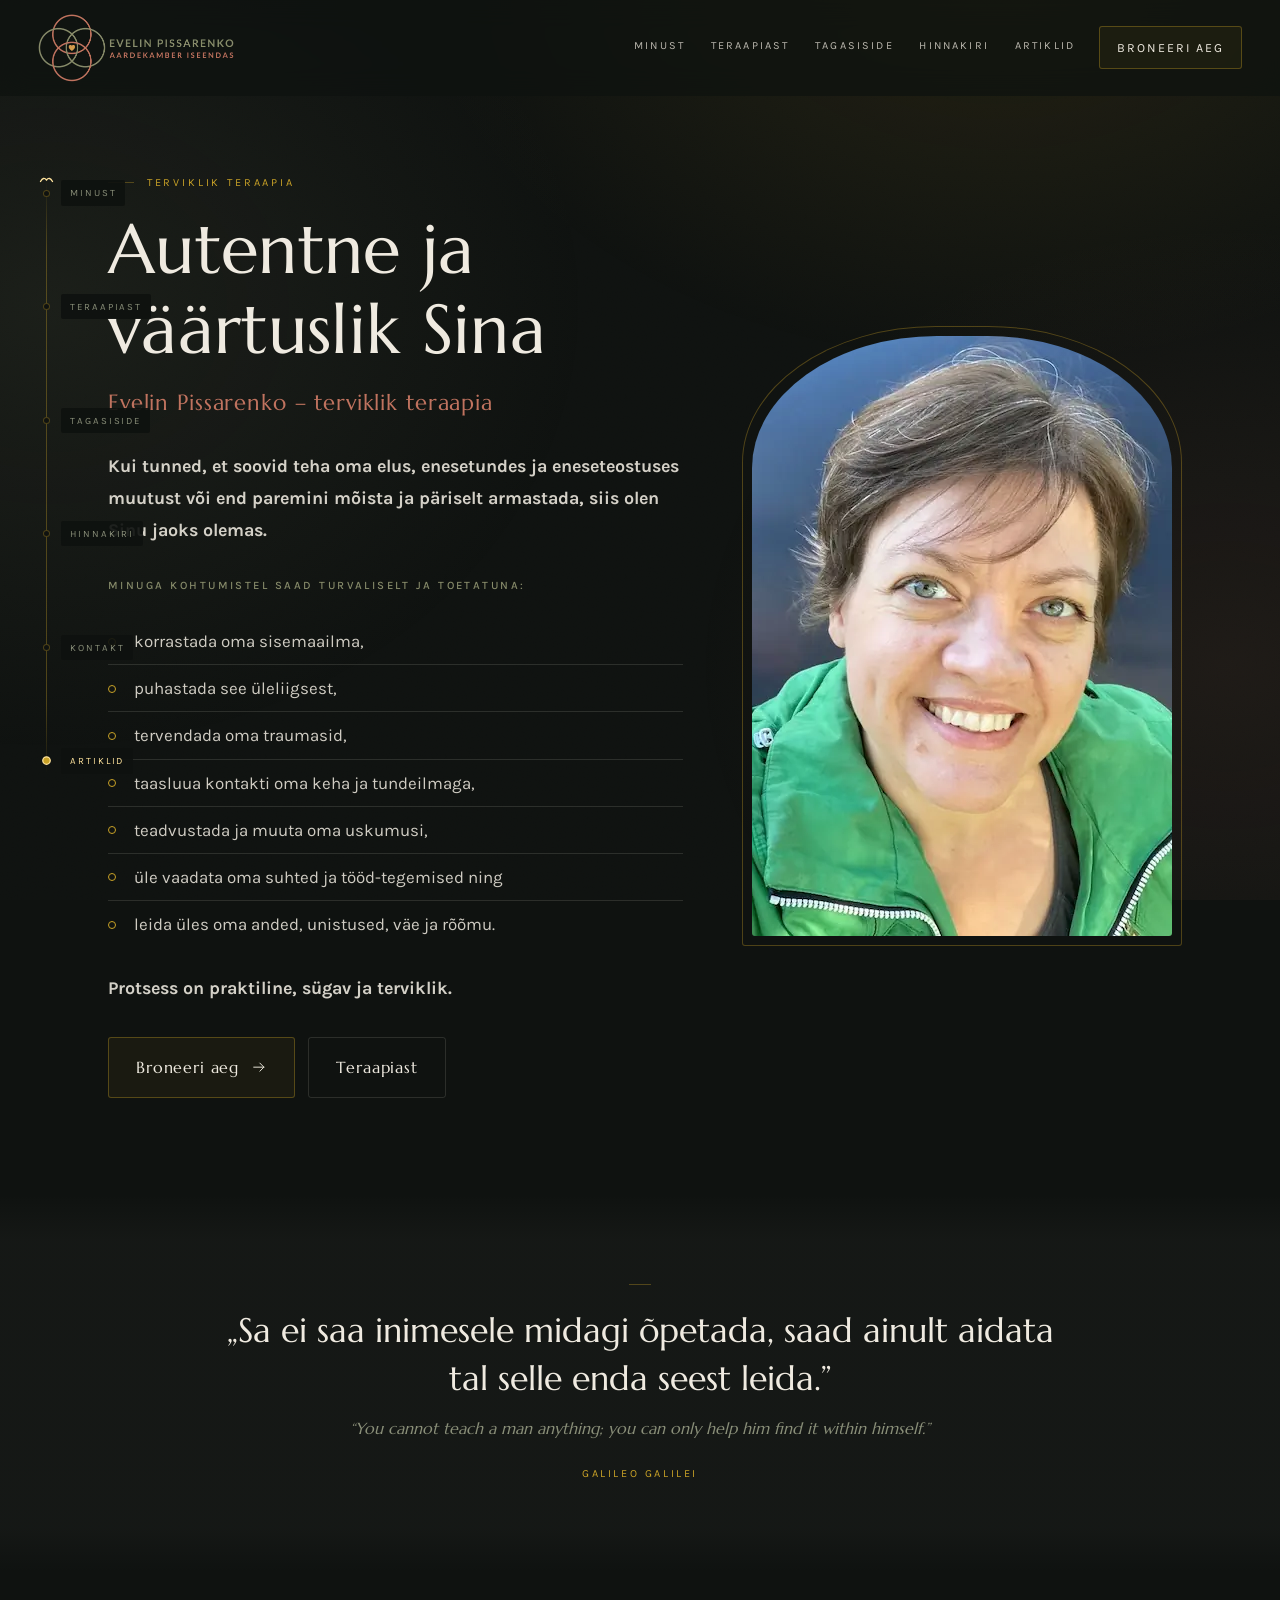
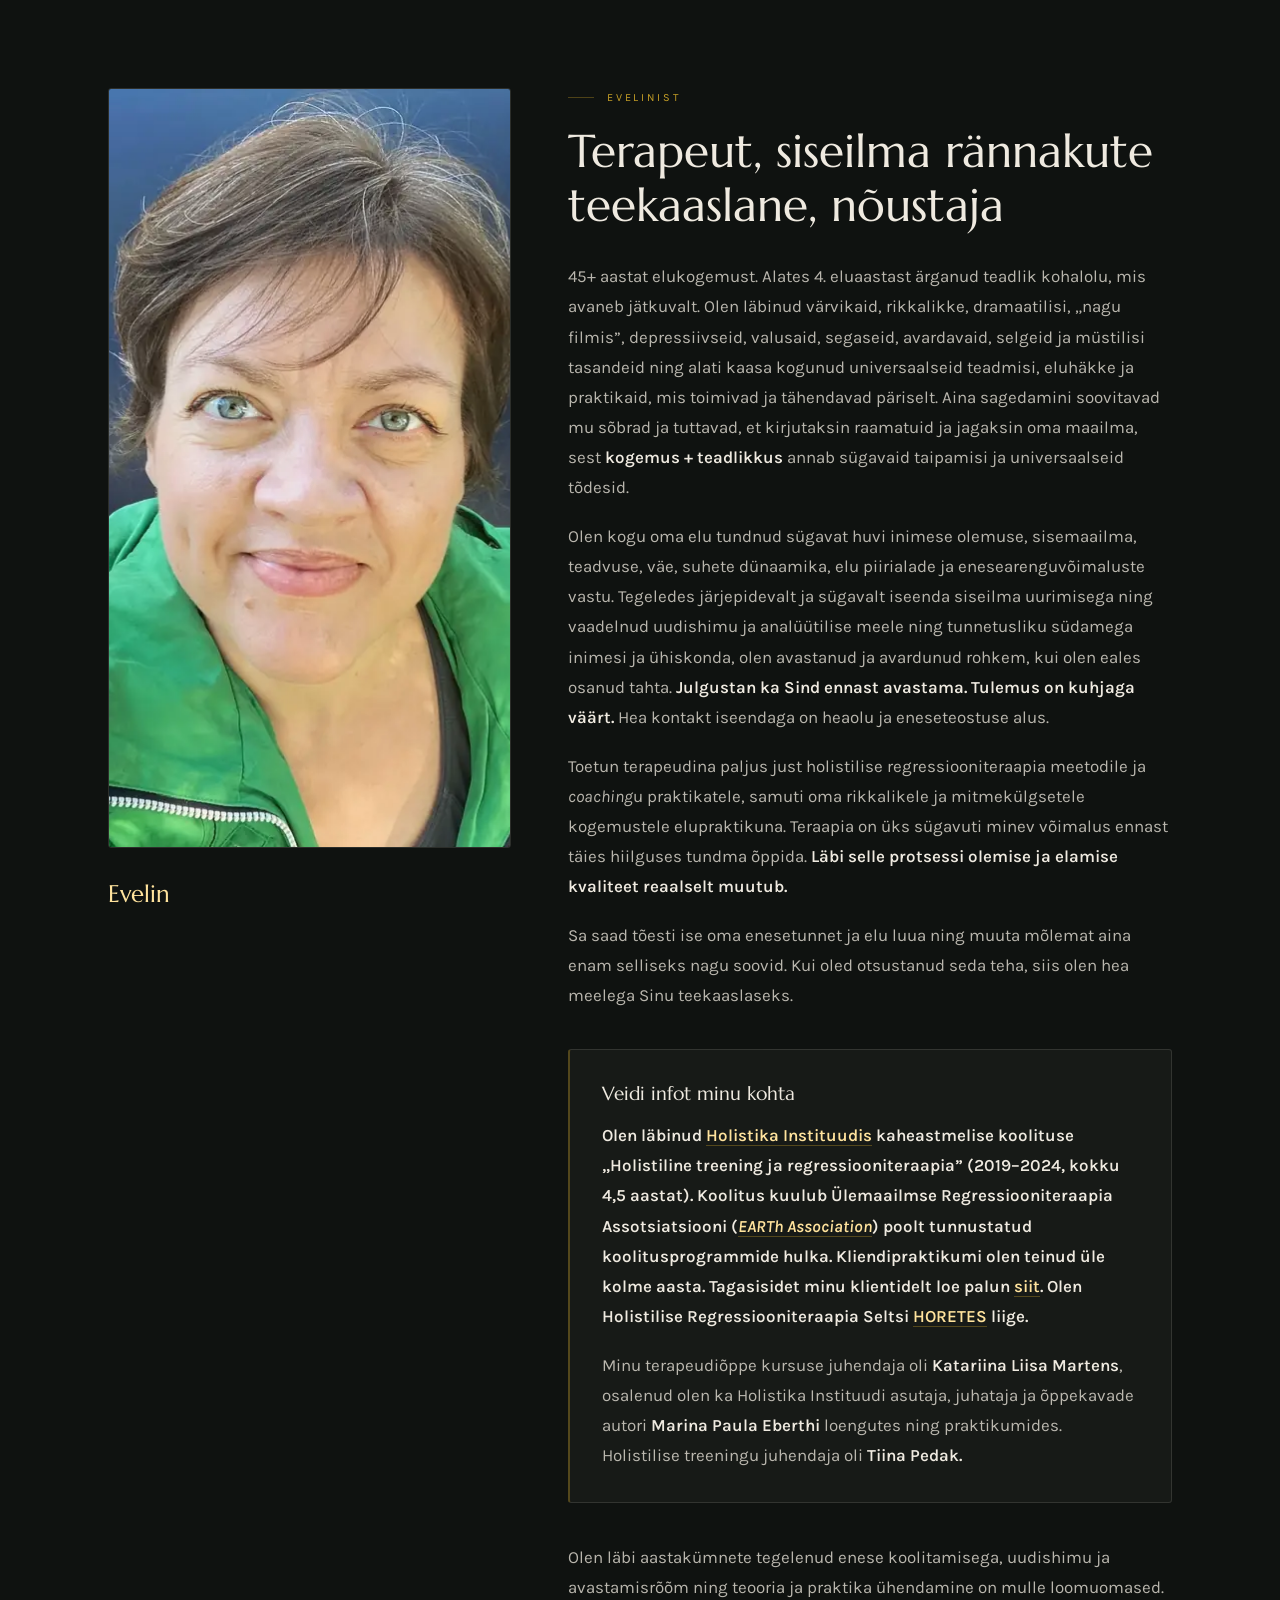
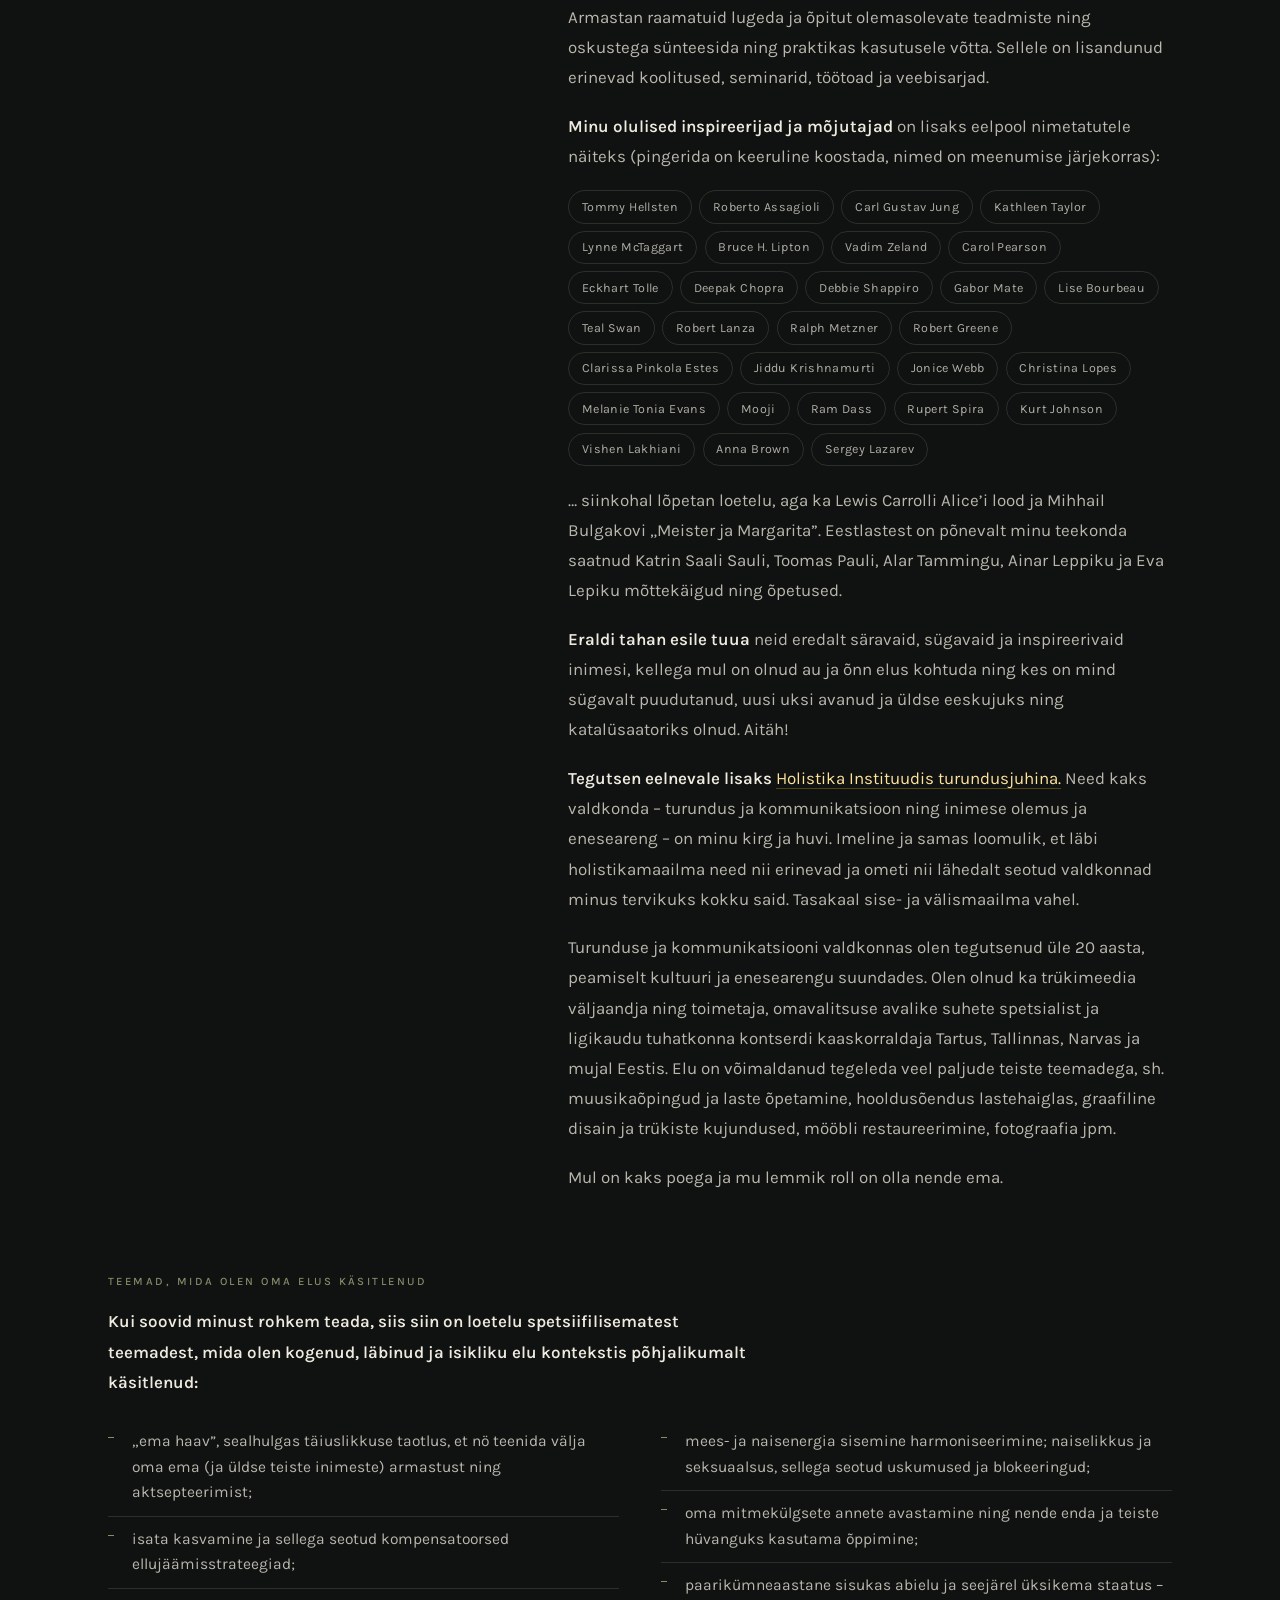
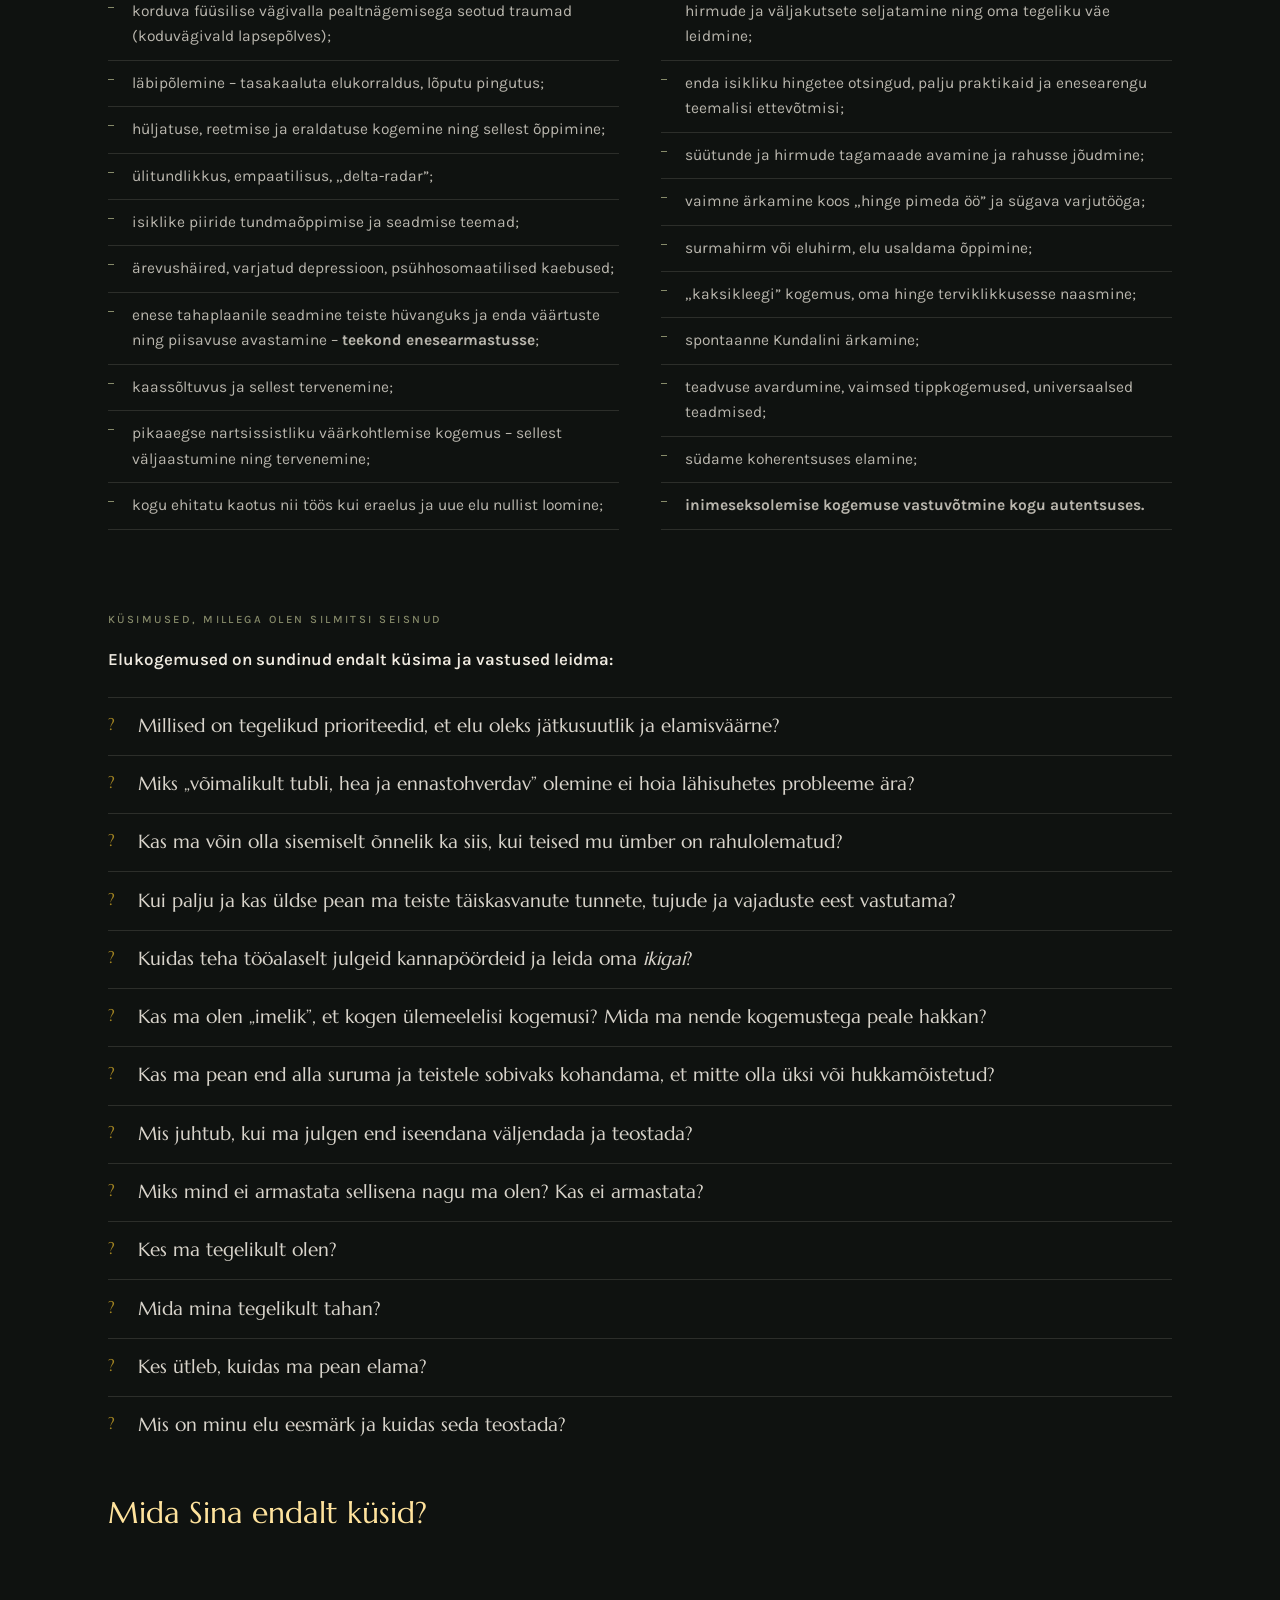
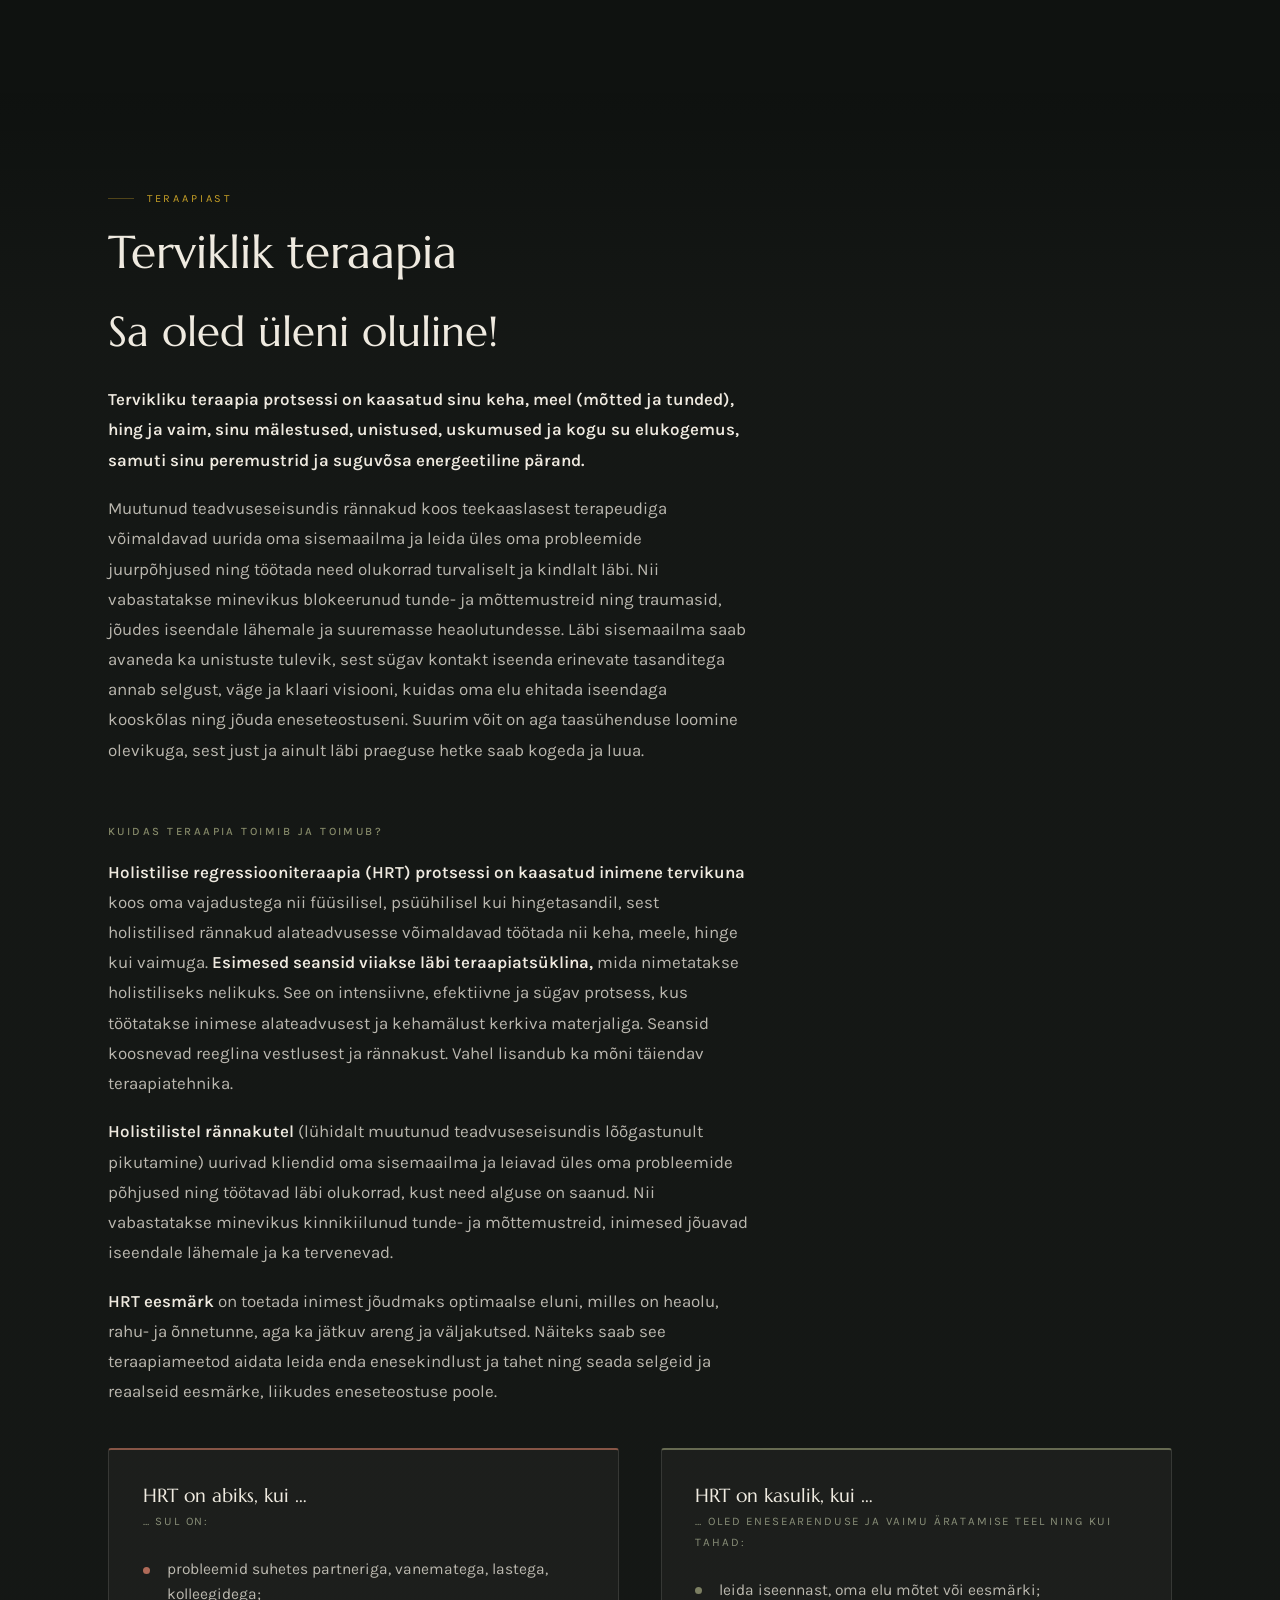
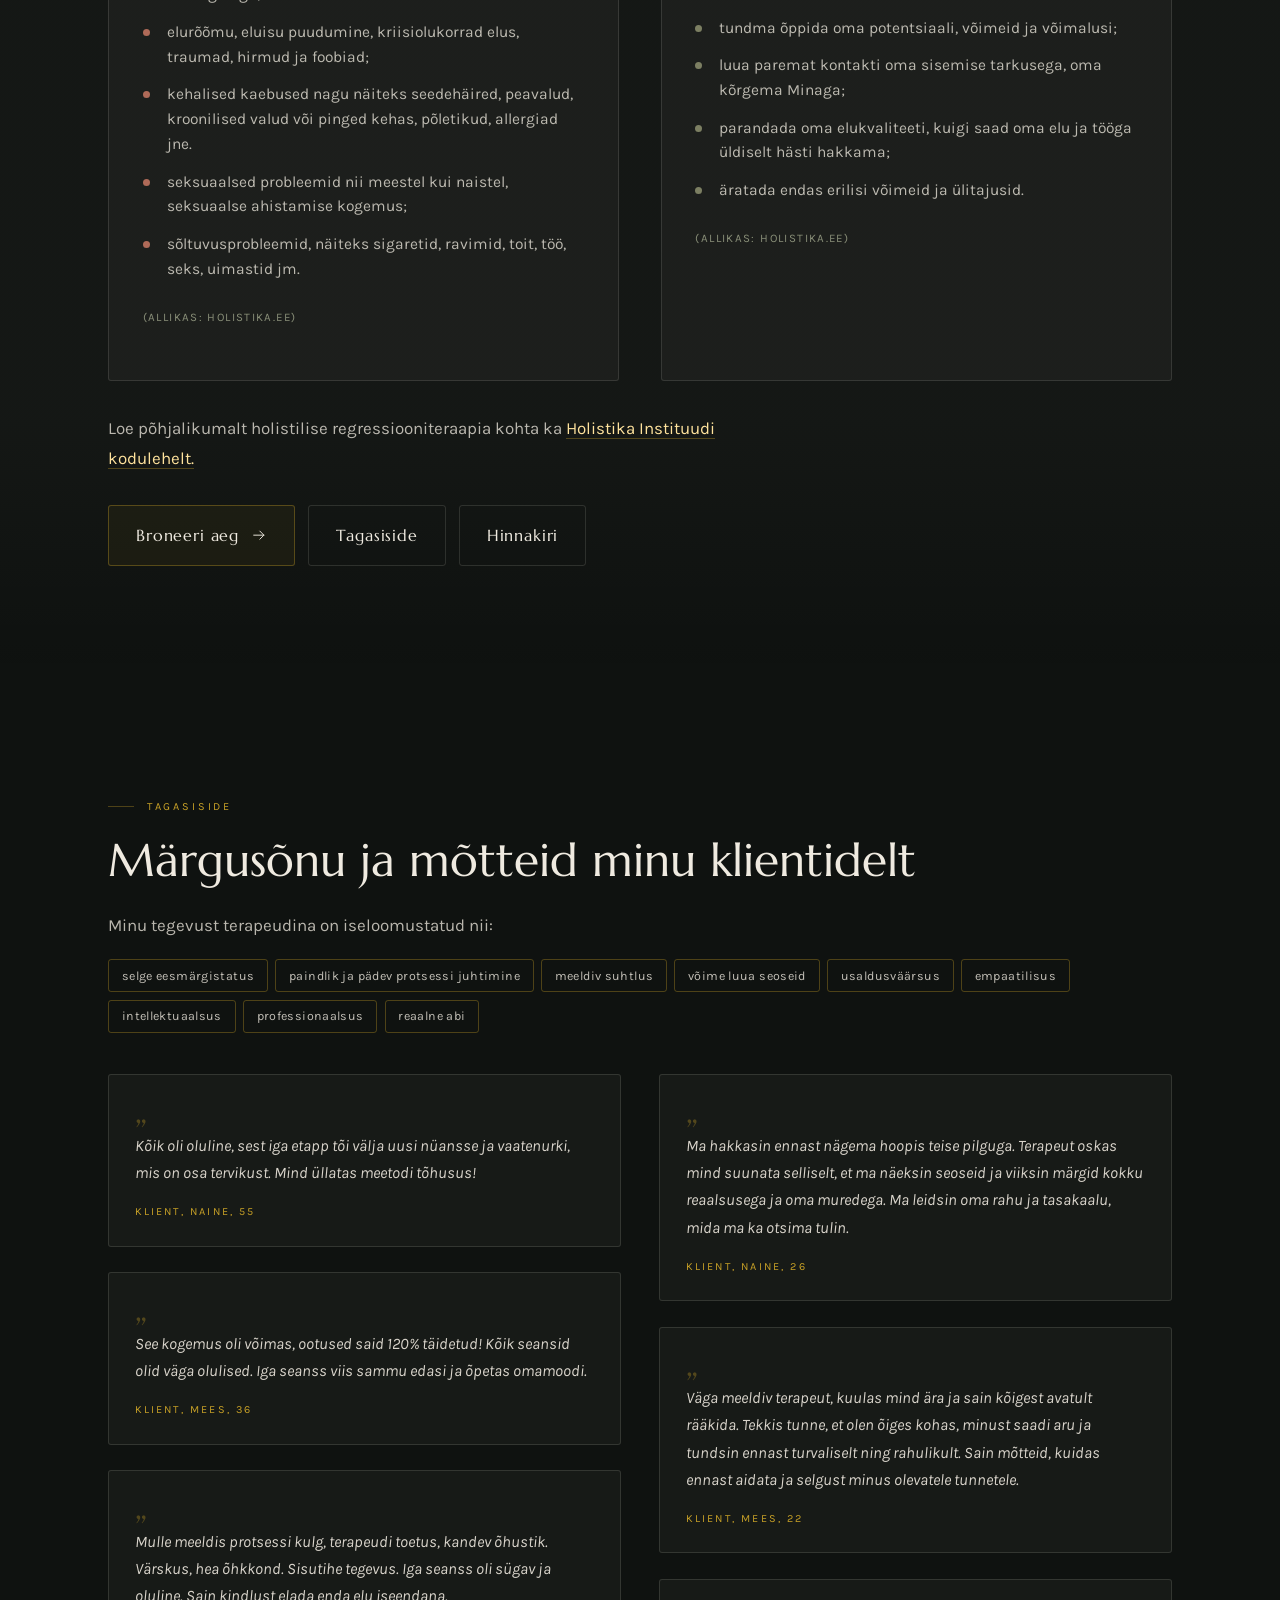
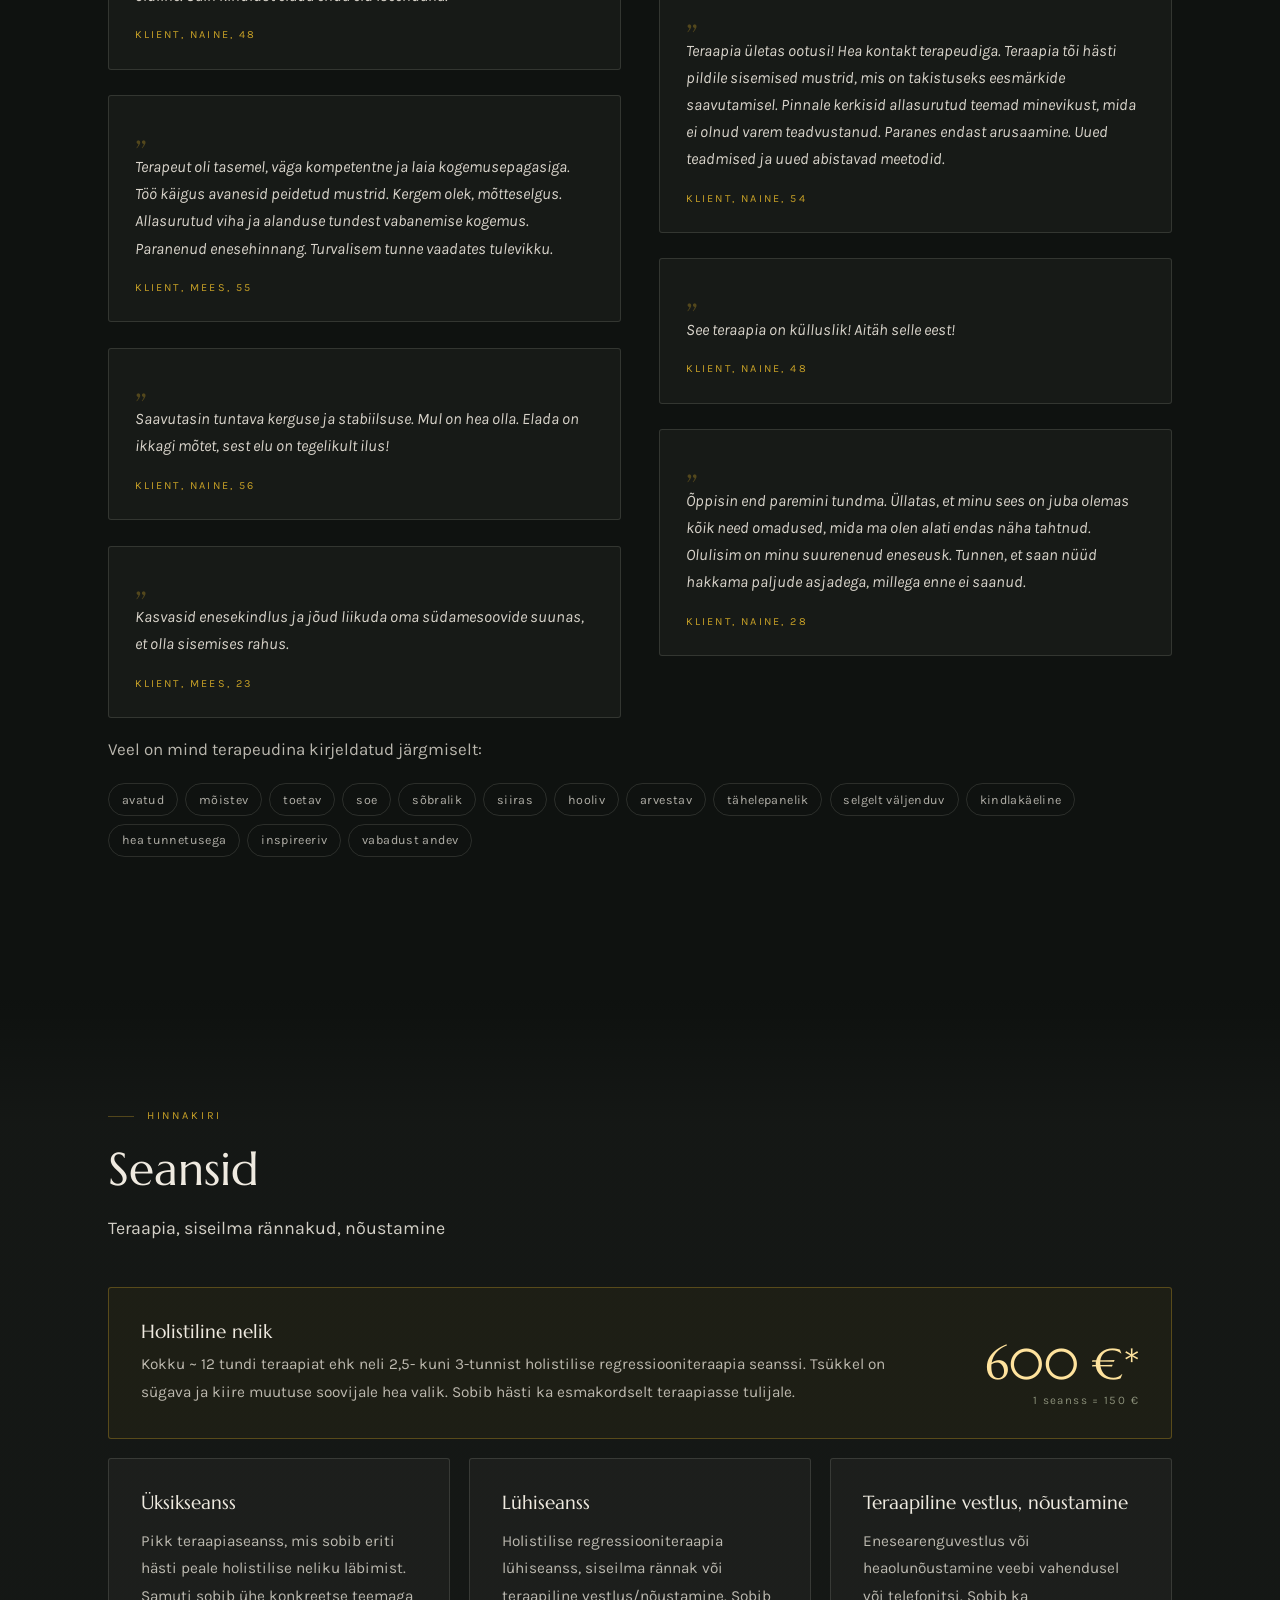
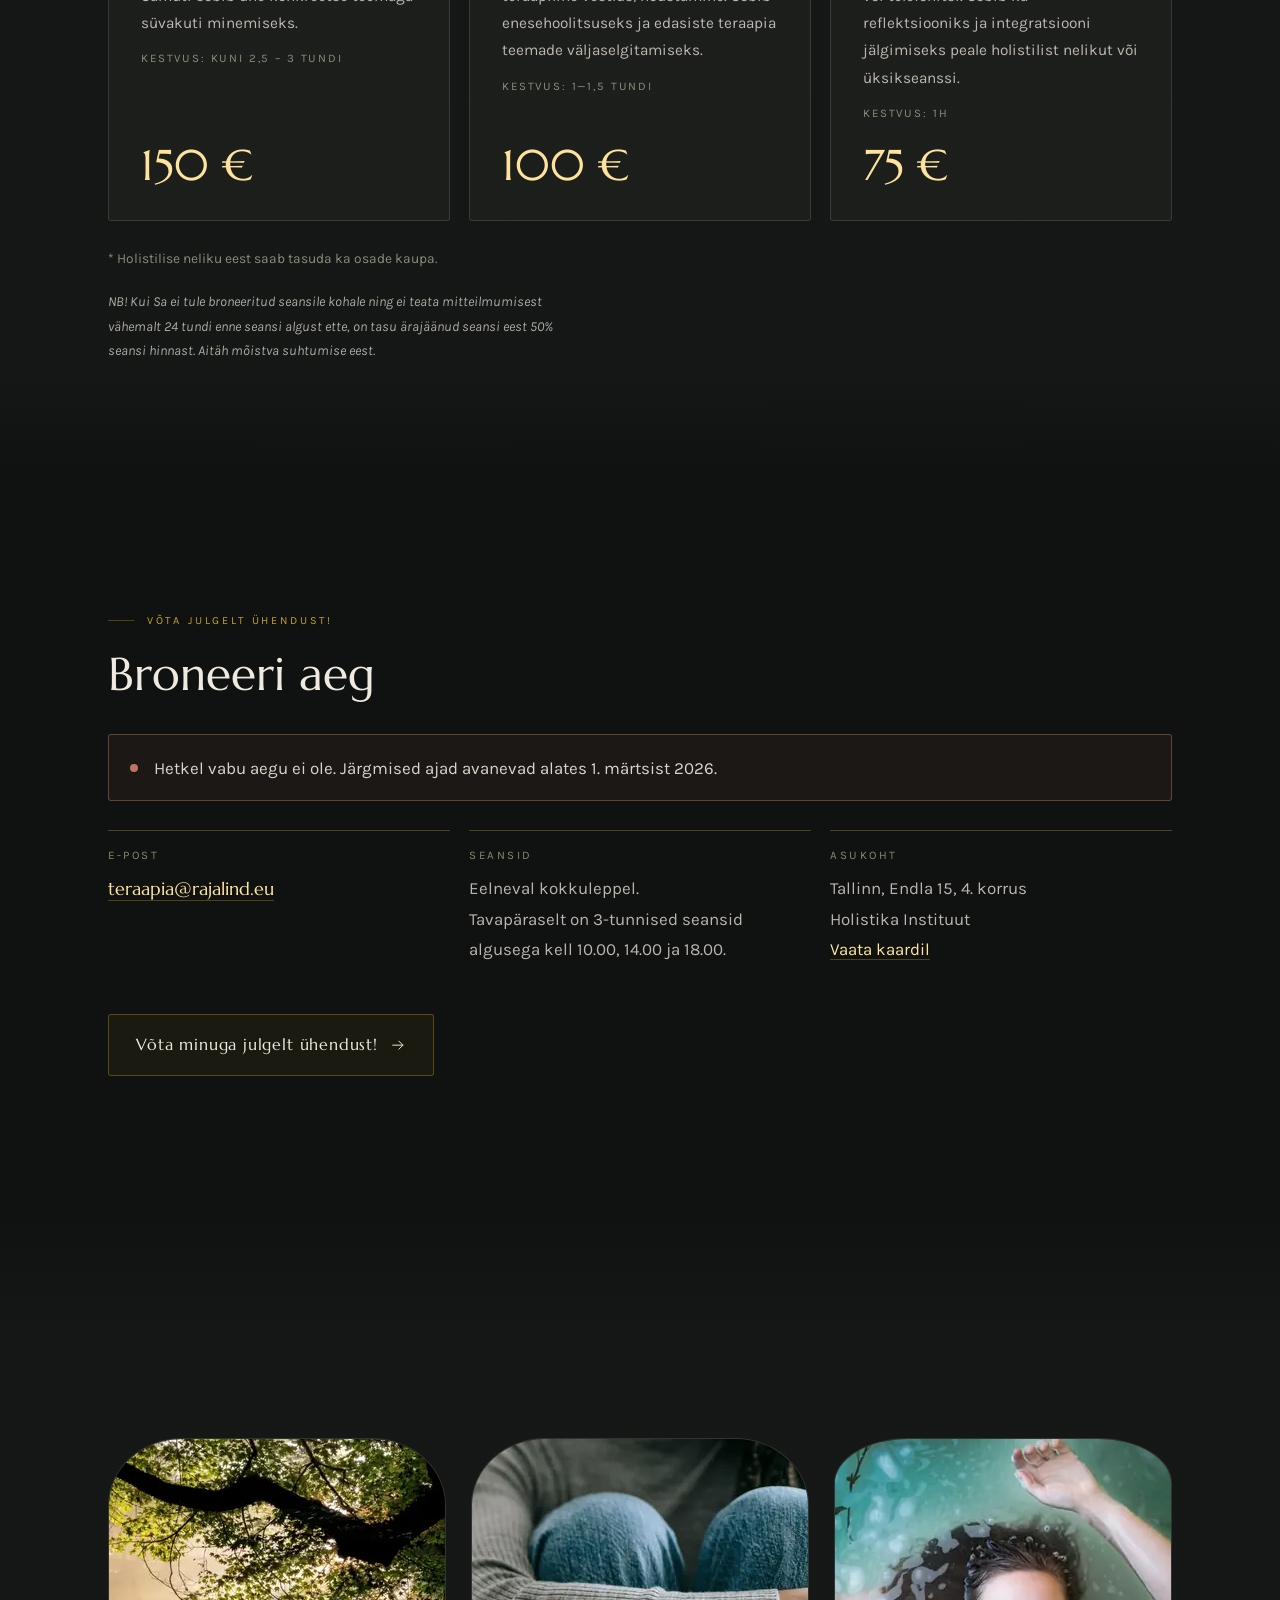
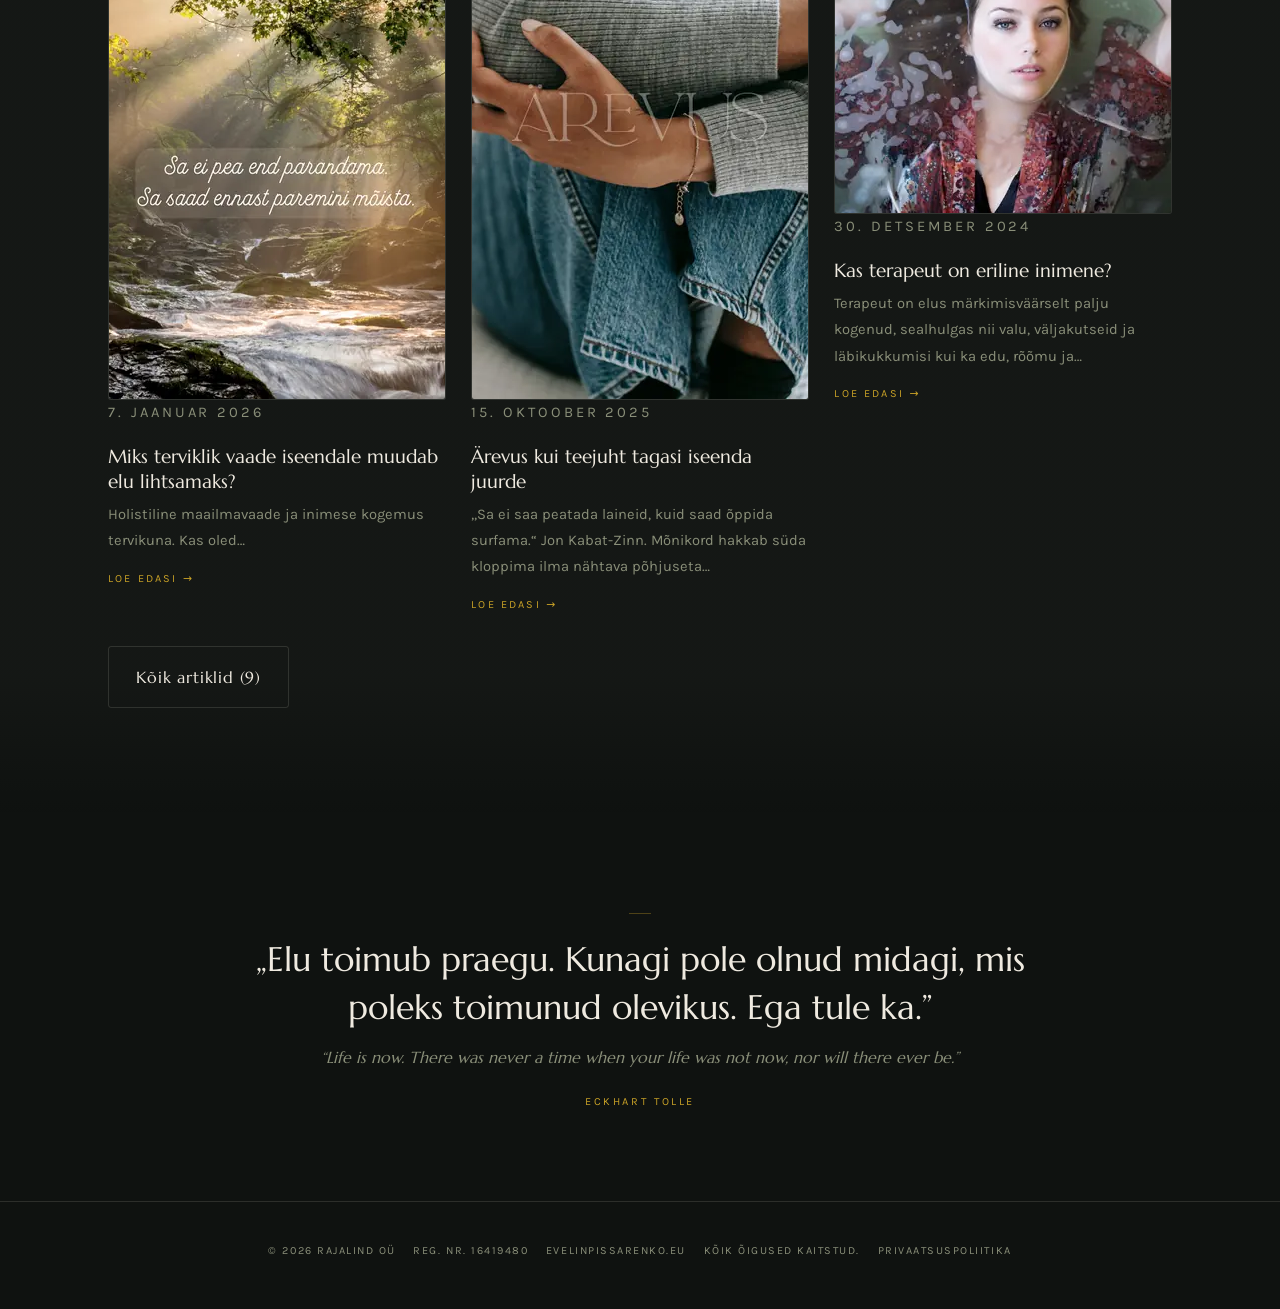
==== index.html @ 9c342d66 "esimene" ====
<!doctype html>
<html lang="et">
<head>
<meta charset="utf-8">
<meta name="viewport" content="width=device-width, initial-scale=1">
<title>Evelin Pissarenko | Terviklik teraapia – terapeut, siseilma rännakute teekaaslane, nõustaja</title>
<meta name="description" content="Autentne ja õnnelik Sina – avasta aardekamber iseendas! Holistiline regressiooniteraapia, siseilma rännakud ja nõustamine. Evelin Pissarenko, Tallinn.">
<link rel="canonical" href="https://teraapia.rajalind.eu/">
<meta name="robots" content="max-image-preview:large">
<meta name="theme-color" content="#0F1210">
<meta property="og:type" content="website">
<meta property="og:site_name" content="Evelin Pissarenko | Terviklik teraapia">
<meta property="og:locale" content="et_EE">
<meta property="og:title" content="Evelin Pissarenko | Terviklik teraapia – terapeut, siseilma rännakute teekaaslane, nõustaja">
<meta property="og:description" content="Autentne ja õnnelik Sina – avasta aardekamber iseendas!">
<meta property="og:url" content="https://teraapia.rajalind.eu/">
<meta property="og:image" content="https://teraapia.rajalind.eu/wp-content/uploads/2024/09/ep.eu_.preview.png">
<meta name="twitter:card" content="summary_large_image">
<link rel="icon" type="image/webp" href="assets/icon.webp">
<link rel="preconnect" href="https://fonts.googleapis.com">
<link rel="preconnect" href="https://fonts.gstatic.com" crossorigin>
<link href="https://fonts.googleapis.com/css2?family=Marcellus&family=Karla:ital,wght@0,400;0,500;0,600;1,400&display=swap" rel="stylesheet">
<script type="application/ld+json">
{"@context":"https://schema.org","@type":"HealthAndBeautyBusiness","name":"Evelin Pissarenko – terviklik teraapia","url":"https://teraapia.rajalind.eu/","email":"teraapia@rajalind.eu","image":"https://teraapia.rajalind.eu/wp-content/uploads/2024/09/EP-09.24.jpg","description":"Holistiline regressiooniteraapia, siseilma rännakud ja nõustamine.","address":{"@type":"PostalAddress","streetAddress":"Endla 15, 4. korrus","addressLocality":"Tallinn","addressCountry":"EE"},"founder":{"@type":"Person","name":"Evelin Pissarenko","jobTitle":"Terapeut, nõustaja"},"parentOrganization":{"@type":"Organization","name":"Rajalind OÜ","identifier":"16419480","url":"https://rajalind.eu/"},"priceRange":"75–600 €"}
</script>
<link rel="stylesheet" href="styles.css">
</head>
<body id="top">

<div class="sky" aria-hidden="true"></div>
<div class="grain" aria-hidden="true"></div>
<div class="progress" id="prog" aria-hidden="true"></div>

<a class="skip" href="#sisu">Liigu sisu juurde</a>

<header class="topbar" id="topbar">
  <a class="brand" href="#top" aria-label="Evelin Pissarenko – avaleht">
    <img src="assets/logo.webp" width="779" height="271" alt="Evelin Pissarenko – aardekamber iseendas">
  </a>
  <nav class="mainnav" aria-label="Peamenüü">
    <a href="#evelinist">Minust</a>
    <a href="#teraapiast">Teraapiast</a>
    <a href="#tagasiside">Tagasiside</a>
    <a href="#hinnakiri">Hinnakiri</a>
    <a href="#blogi">Artiklid</a>
  </nav>
  <a class="btn btn--sm" href="#kontakt">Broneeri aeg</a>
  <button class="menu-toggle" id="menuBtn" aria-expanded="false" aria-controls="drawer">
    <svg viewBox="0 0 24 24" fill="none" stroke="currentColor" stroke-width="1.5" aria-hidden="true"><path d="M3 7h18M3 12h18M3 17h18"/></svg>
    Menüü
  </button>
</header>

<div class="drawer" id="drawer" role="dialog" aria-modal="true" aria-label="Menüü">
  <button class="close" id="menuClose" aria-label="Sulge menüü">&times;</button>
  <a href="#evelinist">Minust</a>
  <a href="#teraapiast">Teraapiast</a>
  <a href="#tagasiside">Tagasiside</a>
  <a href="#hinnakiri">Hinnakiri</a>
  <a href="#kontakt">Kontakt</a>
  <a href="#blogi">Artiklid</a>
</div>

<nav class="spine" id="spine" aria-label="Lehe teekond">
  <div class="rail"></div>
  <div class="fill" id="spineFill"></div>
  <svg class="bird" id="spineBird" viewBox="-10 -6 20 12" aria-hidden="true"><path d="M -8 2 Q -4 -5 0 0 Q 4 -5 8 2"/></svg>
  <ul class="stops" id="stops">
    <li><a href="#evelinist" data-target="evelinist"><span>Minust</span></a></li>
    <li><a href="#teraapiast" data-target="teraapiast"><span>Teraapiast</span></a></li>
    <li><a href="#tagasiside" data-target="tagasiside"><span>Tagasiside</span></a></li>
    <li><a href="#hinnakiri" data-target="hinnakiri"><span>Hinnakiri</span></a></li>
    <li><a href="#kontakt" data-target="kontakt"><span>Kontakt</span></a></li>
    <li><a href="#blogi" data-target="blogi"><span>Artiklid</span></a></li>
  </ul>
</nav>

<main id="sisu">

<!-- ============ HERO ============ -->
<section class="hero sec">
  <div class="wrap hero-grid">
    <div class="rv">
      <p class="eyebrow">Terviklik teraapia</p>
      <h1>Autentne ja väärtuslik Sina</h1>
      <p class="sub">Evelin Pissarenko – terviklik teraapia</p>
      <p class="lead"><strong>Kui tunned, et soovid teha oma elus, enesetundes ja eneseteostuses muutust või end paremini mõista ja päriselt armastada, siis olen Sinu jaoks olemas.</strong></p>
      <p class="kicker" style="margin-top:1.8rem;">Minuga kohtumistel saad turvaliselt ja toetatuna:</p>
      <ul class="doors">
        <li>korrastada oma sisemaailma,</li>
        <li>puhastada see üleliigsest,</li>
        <li>tervendada oma traumasid,</li>
        <li>taasluua kontakti oma keha ja tundeilmaga,</li>
        <li>teadvustada ja muuta oma uskumusi,</li>
        <li>üle vaadata oma suhted ja tööd-tegemised ning</li>
        <li>leida üles oma anded, unistused, väe ja rõõmu.</li>
      </ul>
      <p class="lead" style="margin-top:1.6rem;"><strong>Protsess on praktiline, sügav ja terviklik.</strong></p>
      <div class="btn-row">
        <a class="btn" href="#kontakt">Broneeri aeg
          <svg viewBox="0 0 24 24" fill="none" stroke="currentColor" stroke-width="1.4" stroke-linecap="round" stroke-linejoin="round" aria-hidden="true"><path d="M4 12h15M13 6l6 6-6 6"/></svg>
        </a>
        <a class="btn btn--ghost" href="#teraapiast">Teraapiast</a>
      </div>
    </div>
    <figure class="portal rv d2" style="margin:0;">
      <img src="assets/hero.webp" width="600" height="600" alt="Evelin Pissarenko" fetchpriority="high">
    </figure>
  </div>
</section>

<!-- ============ QUOTE ============ -->
<section class="band sec--tint">
  <div class="wrap rv">
    <blockquote>
      <span class="mark" aria-hidden="true"></span>
      <p class="et">„Sa ei saa inimesele midagi õpetada, saad ainult aidata tal selle enda seest leida.”
        <span class="en">“You cannot teach a man anything; you can only help him find it within himself.”</span>
      </p>
      <cite>Galileo Galilei</cite>
    </blockquote>
  </div>
</section>

<!-- ============ EVELINIST ============ -->
<section class="sec" id="evelinist">
  <div class="wrap">
    <div class="bio-grid">
      <figure class="bio-figure rv" style="margin:0;">
        <img src="assets/portrait.webp" width="760" height="760" alt="Evelin Pissarenko" loading="lazy">
        <p class="sig">Evelin</p>
      </figure>

      <div class="rv d1">
        <p class="eyebrow">Evelinist</p>
        <h2>Terapeut, siseilma rännakute teekaaslane, nõustaja</h2>

        <div class="prose" style="margin-top:1.8rem;">
          <p>45+ aastat elukogemust. Alates 4. eluaastast ärganud teadlik kohalolu, mis avaneb jätkuvalt. Olen läbinud värvikaid, rikkalikke, dramaatilisi, „nagu filmis”, depressiivseid, valusaid, segaseid, avardavaid, selgeid ja müstilisi tasandeid ning alati kaasa kogunud universaalseid teadmisi, eluhäkke ja praktikaid, mis toimivad ja tähendavad päriselt. Aina sagedamini soovitavad mu sõbrad ja tuttavad, et kirjutaksin raamatuid ja jagaksin oma maailma, sest <strong>kogemus + teadlikkus</strong> annab sügavaid taipamisi ja universaalseid tõdesid.</p>

          <p>Olen kogu oma elu tundnud sügavat huvi inimese olemuse, sisemaailma, teadvuse, väe, suhete dünaamika, elu piirialade ja enesearenguvõimaluste vastu. Tegeledes järjepidevalt ja sügavalt iseenda siseilma uurimisega ning vaadelnud uudishimu ja analüütilise meele ning tunnetusliku südamega inimesi ja ühiskonda, olen avastanud ja avardunud rohkem, kui olen eales osanud tahta. <strong>Julgustan ka Sind ennast avastama. Tulemus on kuhjaga väärt.</strong> Hea kontakt iseendaga on heaolu ja eneseteostuse alus.</p>

          <p>Toetun terapeudina paljus just holistilise regressiooniteraapia meetodile ja <em>coaching</em>u praktikatele, samuti oma rikkalikele ja mitmekülgsetele kogemustele elupraktikuna. Teraapia on üks sügavuti minev võimalus ennast täies hiilguses tundma õppida. <strong>Läbi selle protsessi olemise ja elamise kvaliteet reaalselt muutub.</strong></p>

          <p>Sa saad tõesti ise oma enesetunnet ja elu luua ning muuta mõlemat aina enam selliseks nagu soovid. Kui oled otsustanud seda teha, siis olen hea meelega Sinu teekaaslaseks.</p>
        </div>

        <div class="panel">
          <h4>Veidi infot minu kohta</h4>
          <div class="prose">
            <p><strong>Olen läbinud <a href="https://holistika.ee">Holistika Instituudis</a> kaheastmelise koolituse „Holistiline treening ja regressiooniteraapia” (2019–2024, kokku 4,5 aastat). Koolitus kuulub Ülemaailmse Regressiooniteraapia Assotsiatsiooni (<a href="https://earthassociation.org/recognized-training-programs-trainers/"><em>EARTh Association</em></a>) poolt tunnustatud koolitusprogrammide hulka. Kliendipraktikumi olen teinud üle kolme aasta. Tagasisidet minu klientidelt loe palun <a href="#tagasiside">siit</a>. Olen Holistilise Regressiooniteraapia Seltsi <a href="https://holistikud.ee">HORETES</a> liige.</strong></p>
            <p>Minu terapeudiõppe kursuse juhendaja oli <strong>Katariina Liisa Martens</strong>, osalenud olen ka Holistika Instituudi asutaja, juhataja ja õppekavade autori <strong>Marina Paula Eberthi</strong> loengutes ning praktikumides. Holistilise treeningu juhendaja oli <strong>Tiina Pedak.</strong></p>
          </div>
        </div>

        <div class="prose">
          <p>Olen läbi aastakümnete tegelenud enese koolitamisega, uudishimu ja avastamisrõõm ning teooria ja praktika ühendamine on mulle loomuomased. Armastan raamatuid lugeda ja õpitut olemasolevate teadmiste ning oskustega sünteesida ning praktikas kasutusele võtta. Sellele on lisandunud erinevad koolitused, seminarid, töötoad ja veebisarjad.</p>
          <p><strong>Minu olulised inspireerijad ja mõjutajad</strong> on lisaks eelpool nimetatutele näiteks (pingerida on keeruline koostada, nimed on meenumise järjekorras):</p>
        </div>
        <ul class="chips">
          <li>Tommy Hellsten</li><li>Roberto Assagioli</li><li>Carl Gustav Jung</li><li>Kathleen Taylor</li>
          <li>Lynne McTaggart</li><li>Bruce H. Lipton</li><li>Vadim Zeland</li><li>Carol Pearson</li>
          <li>Eckhart Tolle</li><li>Deepak Chopra</li><li>Debbie Shappiro</li><li>Gabor Mate</li>
          <li>Lise Bourbeau</li><li>Teal Swan</li><li>Robert Lanza</li><li>Ralph Metzner</li>
          <li>Robert Greene</li><li>Clarissa Pinkola Estes</li><li>Jiddu Krishnamurti</li><li>Jonice Webb</li>
          <li>Christina Lopes</li><li>Melanie Tonia Evans</li><li>Mooji</li><li>Ram Dass</li>
          <li>Rupert Spira</li><li>Kurt Johnson</li><li>Vishen Lakhiani</li><li>Anna Brown</li>
          <li>Sergey Lazarev</li>
        </ul>
        <div class="prose">
          <p>… siinkohal lõpetan loetelu, aga ka Lewis Carrolli Alice’i lood ja Mihhail Bulgakovi „Meister ja Margarita”. Eestlastest on põnevalt minu teekonda saatnud Katrin Saali Sauli, Toomas Pauli, Alar Tammingu, Ainar Leppiku ja Eva Lepiku mõttekäigud ning õpetused.</p>
          <p><strong>Eraldi tahan esile tuua</strong> neid eredalt säravaid, sügavaid ja inspireerivaid inimesi, kellega mul on olnud au ja õnn elus kohtuda ning kes on mind sügavalt puudutanud, uusi uksi avanud ja üldse eeskujuks ning katalüsaatoriks olnud. Aitäh!</p>
          <p><strong>Tegutsen eelnevale lisaks</strong> <a href="https://holistika.ee/author/evelin-pissarenko/">Holistika Instituudis turundusjuhina.</a> Need kaks valdkonda – turundus ja kommunikatsioon ning inimese olemus ja eneseareng – on minu kirg ja huvi. Imeline ja samas loomulik, et läbi holistikamaailma need nii erinevad ja ometi nii lähedalt seotud valdkonnad minus tervikuks kokku said. Tasakaal sise- ja välismaailma vahel.</p>
          <p>Turunduse ja kommunikatsiooni valdkonnas olen tegutsenud üle 20 aasta, peamiselt kultuuri ja enesearengu suundades. Olen olnud ka trükimeedia väljaandja ning toimetaja, omavalitsuse avalike suhete spetsialist ja ligikaudu tuhatkonna kontserdi kaaskorraldaja Tartus, Tallinnas, Narvas ja mujal Eestis. Elu on võimaldanud tegeleda veel paljude teiste teemadega, sh. muusikaõpingud ja laste õpetamine, hooldusõendus lastehaiglas, graafiline disain ja trükiste kujundused, mööbli restaureerimine, fotograafia jpm.</p>
          <p>Mul on kaks poega ja mu lemmik roll on olla nende ema.</p>
        </div>
      </div>
    </div>

    <div class="rv" style="margin-top:clamp(3rem,7vw,5rem);">
      <p class="kicker">Teemad, mida olen oma elus käsitlenud</p>
      <p class="prose"><strong>Kui soovid minust rohkem teada, siis siin on loetelu spetsiifilisematest teemadest, mida olen kogenud, läbinud ja isikliku elu kontekstis põhjalikumalt käsitlenud:</strong></p>
      <ul class="topics">
        <li>„ema haav”, sealhulgas täiuslikkuse taotlus, et nö teenida välja oma ema (ja üldse teiste inimeste) armastust ning aktsepteerimist;</li>
        <li>isata kasvamine ja sellega seotud kompensatoorsed ellujäämisstrateegiad;</li>
        <li>korduva füüsilise vägivalla pealtnägemisega seotud traumad (koduvägivald lapsepõlves);</li>
        <li>läbipõlemine – tasakaaluta elukorraldus, lõputu pingutus;</li>
        <li>hüljatuse, reetmise ja eraldatuse kogemine ning sellest õppimine;</li>
        <li>ülitundlikkus, empaatilisus, „delta-radar”;</li>
        <li>isiklike piiride tundmaõppimise ja seadmise teemad;</li>
        <li>ärevushäired, varjatud depressioon, psühhosomaatilised kaebused;</li>
        <li>enese tahaplaanile seadmine teiste hüvanguks ja enda väärtuste ning piisavuse avastamine – <strong>teekond enesearmastusse</strong>;</li>
        <li>kaassõltuvus ja sellest tervenemine;</li>
        <li>pikaaegse nartsissistliku väärkohtlemise kogemus – sellest väljaastumine ning tervenemine;</li>
        <li>kogu ehitatu kaotus nii töös kui eraelus ja uue elu nullist loomine;</li>
        <li>mees- ja naisenergia sisemine harmoniseerimine; naiselikkus ja seksuaalsus, sellega seotud uskumused ja blokeeringud;</li>
        <li>oma mitmekülgsete annete avastamine ning nende enda ja teiste hüvanguks kasutama õppimine;</li>
        <li>paarikümneaastane sisukas abielu ja seejärel üksikema staatus – hirmude ja väljakutsete seljatamine ning oma tegeliku väe leidmine;</li>
        <li>enda isikliku hingetee otsingud, palju praktikaid ja enesearengu teemalisi ettevõtmisi;</li>
        <li>süütunde ja hirmude tagamaade avamine ja rahusse jõudmine;</li>
        <li>vaimne ärkamine koos „hinge pimeda öö” ja sügava varjutööga;</li>
        <li>surmahirm või eluhirm, elu usaldama õppimine;</li>
        <li>„kaksikleegi” kogemus, oma hinge terviklikkusesse naasmine;</li>
        <li>spontaanne Kundalini ärkamine;</li>
        <li>teadvuse avardumine, vaimsed tippkogemused, universaalsed teadmised;</li>
        <li>südame koherentsuses elamine;</li>
        <li><strong>inimeseksolemise kogemuse vastuvõtmine kogu autentsuses.</strong></li>
      </ul>
    </div>

    <div class="rv" style="margin-top:clamp(3rem,7vw,5rem);">
      <p class="kicker">Küsimused, millega olen silmitsi seisnud</p>
      <p class="prose"><strong>Elukogemused on sundinud endalt küsima ja vastused leidma:</strong></p>
      <ol class="asks">
        <li>Millised on tegelikud prioriteedid, et elu oleks jätkusuutlik ja elamisväärne?</li>
        <li>Miks „võimalikult tubli, hea ja ennastohverdav” olemine ei hoia lähisuhetes probleeme ära?</li>
        <li>Kas ma võin olla sisemiselt õnnelik ka siis, kui teised mu ümber on rahulolematud?</li>
        <li>Kui palju ja kas üldse pean ma teiste täiskasvanute tunnete, tujude ja vajaduste eest vastutama?</li>
        <li>Kuidas teha tööalaselt julgeid kannapöördeid ja leida oma <em>ikigai</em>?</li>
        <li>Kas ma olen „imelik”, et kogen ülemeelelisi kogemusi? Mida ma nende kogemustega peale hakkan?</li>
        <li>Kas ma pean end alla suruma ja teistele sobivaks kohandama, et mitte olla üksi või hukkamõistetud?</li>
        <li>Mis juhtub, kui ma julgen end iseendana väljendada ja teostada?</li>
        <li>Miks mind ei armastata sellisena nagu ma olen? Kas ei armastata?</li>
        <li>Kes ma tegelikult olen?</li>
        <li>Mida mina tegelikult tahan?</li>
        <li>Kes ütleb, kuidas ma pean elama?</li>
        <li>Mis on minu elu eesmärk ja kuidas seda teostada?</li>
      </ol>
      <p class="punch">Mida Sina endalt küsid?</p>
    </div>
  </div>
</section>

<!-- ============ TERAAPIAST ============ -->
<section class="sec sec--tint" id="teraapiast">
  <div class="wrap">
    <div class="rv">
      <p class="eyebrow">Teraapiast</p>
      <h2>Terviklik teraapia</h2>
      <p class="statement" style="margin-top:1.6rem;">Sa oled üleni oluline!</p>
      <div class="prose">
        <p><strong>Tervikliku teraapia protsessi on kaasatud sinu keha, meel (mõtted ja tunded), hing ja vaim, sinu mälestused, unistused, uskumused ja kogu su elukogemus, samuti sinu peremustrid ja suguvõsa energeetiline pärand.</strong></p>
        <p>Muutunud teadvuseseisundis rännakud koos teekaaslasest terapeudiga võimaldavad uurida oma sisemaailma ja leida üles oma probleemide juurpõhjused ning töötada need olukorrad turvaliselt ja kindlalt läbi. Nii vabastatakse minevikus blokeerunud tunde- ja mõttemustreid ning traumasid, jõudes iseendale lähemale ja suuremasse heaolutundesse. Läbi sisemaailma saab avaneda ka unistuste tulevik, sest sügav kontakt iseenda erinevate tasanditega annab selgust, väge ja klaari visiooni, kuidas oma elu ehitada iseendaga kooskõlas ning jõuda eneseteostuseni. Suurim võit on aga taasühenduse loomine olevikuga, sest just ja ainult läbi praeguse hetke saab kogeda ja luua.</p>
      </div>
    </div>

    <div class="rv" style="margin-top:clamp(2.4rem,5vw,3.6rem);">
      <p class="kicker">Kuidas TERAAPIA toimib ja toimub?</p>
      <div class="prose">
        <p><strong>Holistilise regressiooniteraapia (HRT) protsessi on kaasatud inimene tervikuna</strong> koos oma vajadustega nii füüsilisel, psüühilisel kui hingetasandil, sest holistilised rännakud alateadvusesse võimaldavad töötada nii keha, meele, hinge kui vaimuga. <strong>Esimesed seansid viiakse läbi teraapiatsüklina,</strong> mida nimetatakse holistiliseks nelikuks. See on intensiivne, efektiivne ja sügav protsess, kus töötatakse inimese alateadvusest ja kehamälust kerkiva materjaliga. Seansid koosnevad reeglina vestlusest ja rännakust. Vahel lisandub ka mõni täiendav teraapiatehnika.</p>
        <p><strong>Holistilistel rännakutel</strong> (lühidalt muutunud teadvuseseisundis lõõgastunult pikutamine) uurivad kliendid oma sisemaailma ja leiavad üles oma probleemide põhjused ning töötavad läbi olukorrad, kust need alguse on saanud. Nii vabastatakse minevikus kinnikiilunud tunde- ja mõttemustreid, inimesed jõuavad iseendale lähemale ja ka tervenevad.</p>
        <p><strong>HRT eesmärk</strong> on toetada inimest jõudmaks optimaalse eluni, milles on heaolu, rahu- ja õnnetunne, aga ka jätkuv areng ja väljakutsed. Näiteks saab see teraapiameetod aidata leida enda enesekindlust ja tahet ning seada selgeid ja reaalseid eesmärke, liikudes eneseteostuse poole.</p>
      </div>
    </div>

    <div class="two rv">
      <div class="card card--clay">
        <h4>HRT on abiks, kui …</h4>
        <p class="dur" style="font-size:.72rem;letter-spacing:.16em;text-transform:uppercase;color:var(--muted);">… Sul on:</p>
        <ul class="ticks">
          <li>probleemid suhetes partneriga, vanematega, lastega, kolleegidega;</li>
          <li>elurõõmu, eluisu puudumine, kriisiolukorrad elus, traumad, hirmud ja foobiad;</li>
          <li>kehalised kaebused nagu näiteks seedehäired, peavalud, kroonilised valud või pinged kehas, põletikud, allergiad jne.</li>
          <li>seksuaalsed probleemid nii meestel kui naistel, seksuaalse ahistamise kogemus;</li>
          <li>sõltuvusprobleemid, näiteks sigaretid, ravimid, toit, töö, seks, uimastid jm.</li>
        </ul>
        <p class="note">(Allikas: holistika.ee)</p>
      </div>
      <div class="card card--olive">
        <h4>HRT on kasulik, kui …</h4>
        <p class="dur" style="font-size:.72rem;letter-spacing:.16em;text-transform:uppercase;color:var(--muted);">… oled enesearenduse ja vaimu äratamise teel ning kui tahad:</p>
        <ul class="ticks">
          <li>leida iseennast, oma elu mõtet või eesmärki;</li>
          <li>tundma õppida oma potentsiaali, võimeid ja võimalusi;</li>
          <li>luua paremat kontakti oma sisemise tarkusega, oma kõrgema Minaga;</li>
          <li>parandada oma elukvaliteeti, kuigi saad oma elu ja tööga üldiselt hästi hakkama;</li>
          <li>äratada endas erilisi võimeid ja ülitajusid.</li>
        </ul>
        <p class="note">(Allikas: holistika.ee)</p>
      </div>
    </div>

    <p class="prose rv" style="margin-top:2rem;">Loe põhjalikumalt holistilise regressiooniteraapia kohta ka <a href="https://holistika.ee/teraapia/holistiline-regressiooniteraapia/">Holistika Instituudi kodulehelt.</a></p>

    <div class="btn-row rv">
      <a class="btn" href="#kontakt">Broneeri aeg
        <svg viewBox="0 0 24 24" fill="none" stroke="currentColor" stroke-width="1.4" stroke-linecap="round" stroke-linejoin="round" aria-hidden="true"><path d="M4 12h15M13 6l6 6-6 6"/></svg>
      </a>
      <a class="btn btn--ghost" href="#tagasiside">Tagasiside</a>
      <a class="btn btn--ghost" href="#hinnakiri">Hinnakiri</a>
    </div>
  </div>
</section>

<!-- ============ TAGASISIDE ============ -->
<section class="sec" id="tagasiside">
  <div class="wrap">
    <div class="rv">
      <p class="eyebrow">Tagasiside</p>
      <h2>Märgusõnu ja mõtteid minu klientidelt</h2>
      <p class="prose" style="margin-top:1.4rem;">Minu tegevust terapeudina on iseloomustatud nii:</p>
      <ul class="chips chips--plain">
        <li>selge eesmärgistatus</li><li>paindlik ja pädev protsessi juhtimine</li><li>meeldiv suhtlus</li>
        <li>võime luua seoseid</li><li>usaldusväärsus</li><li>empaatilisus</li>
        <li>intellektuaalsus</li><li>professionaalsus</li><li>reaalne abi</li>
      </ul>
    </div>

    <div class="voices rv">
      <blockquote class="voice"><p>Kõik oli oluline, sest iga etapp tõi välja uusi nüansse ja vaatenurki, mis on osa tervikust. Mind üllatas meetodi tõhusus!</p><footer>Klient, naine, 55</footer></blockquote>
      <blockquote class="voice"><p>See kogemus oli võimas, ootused said 120% täidetud! Kõik seansid olid väga olulised. Iga seanss viis sammu edasi ja õpetas omamoodi.</p><footer>Klient, mees, 36</footer></blockquote>
      <blockquote class="voice"><p>Mulle meeldis protsessi kulg, terapeudi toetus, kandev õhustik. Värskus, hea õhkkond. Sisutihe tegevus. Iga seanss oli sügav ja oluline. Sain kindlust elada enda elu iseendana.</p><footer>Klient, naine, 48</footer></blockquote>
      <blockquote class="voice"><p>Terapeut oli tasemel, väga kompetentne ja laia kogemusepagasiga. Töö käigus avanesid peidetud mustrid. Kergem olek, mõtteselgus. Allasurutud viha ja alanduse tundest vabanemise kogemus. Paranenud enesehinnang. Turvalisem tunne vaadates tulevikku.</p><footer>Klient, mees, 55</footer></blockquote>
      <blockquote class="voice"><p>Saavutasin tuntava kerguse ja stabiilsuse. Mul on hea olla. Elada on ikkagi mõtet, sest elu on tegelikult ilus!</p><footer>Klient, naine, 56</footer></blockquote>
      <blockquote class="voice"><p>Kasvasid enesekindlus ja jõud liikuda oma südamesoovide suunas, et olla sisemises rahus.</p><footer>Klient, mees, 23</footer></blockquote>
      <blockquote class="voice"><p>Ma hakkasin ennast nägema hoopis teise pilguga. Terapeut oskas mind suunata selliselt, et ma näeksin seoseid ja viiksin märgid kokku reaalsusega ja oma muredega. Ma leidsin oma rahu ja tasakaalu, mida ma ka otsima tulin.</p><footer>Klient, naine, 26</footer></blockquote>
      <blockquote class="voice"><p>Väga meeldiv terapeut, kuulas mind ära ja sain kõigest avatult rääkida. Tekkis tunne, et olen õiges kohas, minust saadi aru ja tundsin ennast turvaliselt ning rahulikult. Sain mõtteid, kuidas ennast aidata ja selgust minus olevatele tunnetele.</p><footer>Klient, mees, 22</footer></blockquote>
      <blockquote class="voice"><p>Teraapia ületas ootusi! Hea kontakt terapeudiga. Teraapia tõi hästi pildile sisemised mustrid, mis on takistuseks eesmärkide saavutamisel. Pinnale kerkisid allasurutud teemad minevikust, mida ei olnud varem teadvustanud. Paranes endast arusaamine. Uued teadmised ja uued abistavad meetodid.</p><footer>Klient, naine, 54</footer></blockquote>
      <blockquote class="voice"><p>See teraapia on külluslik! Aitäh selle eest!</p><footer>Klient, naine, 48</footer></blockquote>
      <blockquote class="voice"><p>Õppisin end paremini tundma. Üllatas, et minu sees on juba olemas kõik need omadused, mida ma olen alati endas näha tahtnud. Olulisim on minu suurenenud eneseusk. Tunnen, et saan nüüd hakkama paljude asjadega, millega enne ei saanud.</p><footer>Klient, naine, 28</footer></blockquote>
    </div>

    <div class="rv">
      <p class="prose" style="margin-top:1rem;">Veel on mind terapeudina kirjeldatud järgmiselt:</p>
      <ul class="chips">
        <li>avatud</li><li>mõistev</li><li>toetav</li><li>soe</li><li>sõbralik</li><li>siiras</li><li>hooliv</li>
        <li>arvestav</li><li>tähelepanelik</li><li>selgelt väljenduv</li><li>kindlakäeline</li>
        <li>hea tunnetusega</li><li>inspireeriv</li><li>vabadust andev</li>
      </ul>
    </div>
  </div>
</section>

<!-- ============ HINNAKIRI ============ -->
<section class="sec sec--tint" id="hinnakiri">
  <div class="wrap">
    <div class="rv">
      <p class="eyebrow">Hinnakiri</p>
      <h2>Seansid</h2>
      <p class="lead" style="margin-top:1rem;">Teraapia, siseilma rännakud, nõustamine</p>
    </div>

    <div class="prices">
      <article class="price price--hero rv">
        <div>
          <h4>Holistiline nelik</h4>
          <p style="margin-top:.6rem;">Kokku ~ 12 tundi teraapiat ehk neli 2,5- kuni 3-tunnist holistilise regressiooniteraapia seanssi. Tsükkel on sügava ja kiire muutuse soovijale hea valik. Sobib hästi ka esmakordselt teraapiasse tulijale.</p>
        </div>
        <p class="amount">600 €*<small>1 seanss = 150 €</small></p>
      </article>

      <article class="price rv d1">
        <h4>Üksikseanss</h4>
        <p>Pikk teraapiaseanss, mis sobib eriti hästi peale holistilise neliku läbimist. Samuti sobib ühe konkreetse teemaga süvakuti minemiseks.</p>
        <p class="dur">Kestvus: kuni 2,5 – 3 tundi</p>
        <p class="amount">150 €</p>
      </article>

      <article class="price rv d2">
        <h4>Lühiseanss</h4>
        <p>Holistilise regressiooniteraapia lühiseanss, siseilma rännak või teraapiline vestlus/nõustamine. Sobib enesehoolitsuseks ja edasiste teraapia teemade väljaselgitamiseks.</p>
        <p class="dur">Kestvus: 1—1,5 tundi</p>
        <p class="amount">100 €</p>
      </article>

      <article class="price rv d3">
        <h4>Teraapiline vestlus, nõustamine</h4>
        <p>Enesearenguvestlus või heaolunõustamine veebi vahendusel või telefonitsi. Sobib ka reflektsiooniks ja integratsiooni jälgimiseks peale holistilist nelikut või üksikseanssi.</p>
        <p class="dur">Kestvus: 1h</p>
        <p class="amount">75 €</p>
      </article>
    </div>

    <div class="fineprint rv">
      <p>* Holistilise neliku eest saab tasuda ka osade kaupa.</p>
      <p><em>NB! Kui Sa ei tule broneeritud seansile kohale ning ei teata mitteilmumisest vähemalt 24 tundi enne seansi algust ette, on tasu ärajäänud seansi eest 50% seansi hinnast. Aitäh mõistva suhtumise eest.</em></p>
    </div>
  </div>
</section>

<!-- ============ KONTAKT ============ -->
<section class="sec" id="kontakt">
  <div class="wrap">
    <div class="rv">
      <p class="eyebrow">Võta julgelt ühendust!</p>
      <h2>Broneeri aeg</h2>
      <div class="status">
        <span class="dot" aria-hidden="true"></span>
        <p>Hetkel vabu aegu ei ole. Järgmised ajad avanevad alates 1. märtsist 2026.</p>
      </div>
      <div class="info">
        <div>
          <h4>E-post</h4>
          <p class="big"><a href="mailto:teraapia@rajalind.eu">teraapia@rajalind.eu</a></p>
        </div>
        <div>
          <h4>Seansid</h4>
          <p>Eelneval kokkuleppel.<br>Tavapäraselt on 3-tunnised seansid algusega kell 10.00, 14.00 ja 18.00.</p>
        </div>
        <div>
          <h4>Asukoht</h4>
          <p>Tallinn, Endla 15, 4. korrus<br>Holistika Instituut<br>
            <a href="https://maps.app.goo.gl/2zh1ALSTBmETVgGg9">Vaata kaardil</a></p>
        </div>
      </div>
      <div class="btn-row">
        <a class="btn" href="mailto:teraapia@rajalind.eu">Võta minuga julgelt ühendust!
          <svg viewBox="0 0 24 24" fill="none" stroke="currentColor" stroke-width="1.4" stroke-linecap="round" stroke-linejoin="round" aria-hidden="true"><path d="M4 12h15M13 6l6 6-6 6"/></svg>
        </a>
      </div>
    </div>
  </div>
</section>

<!-- ============ BLOGI ============ -->
<section class="sec sec--tint" id="blogi">
  <div class="wrap">
    <div class="rv">
      <p class="eyebrow">Inspiratsioon</p>
      <h2>Toetavat lugemist</h2>
    </div>
    <div class="posts">
      <a class="post rv" href="miks-terviklik-vaade-iseendale-muudab-elu-lihtsamaks/">
        <span class="thumb"><img src="assets/tervik-thumb.webp" width="448" height="560" alt="Miks terviklik vaade iseendale muudab elu lihtsamaks?" loading="lazy"></span>
        <p class="date">7. jaanuar 2026</p><h3>Miks terviklik vaade iseendale muudab elu lihtsamaks?</h3>
        <p>Holistiline maailmavaade ja inimese kogemus tervikuna. Kas oled…</p>
        <span class="more">Loe edasi →</span>
      </a>
      <a class="post rv d1" href="arevus-kui-teejuht-tagasi-iseenda-juurde/">
        <span class="thumb"><img src="assets/arevus-1-thumb.webp" width="448" height="560" alt="Ärevus kui teejuht tagasi iseenda juurde" loading="lazy"></span>
        <p class="date">15. oktoober 2025</p><h3>Ärevus kui teejuht tagasi iseenda juurde</h3>
        <p>„Sa ei saa peatada laineid, kuid saad õppida surfama.“ Jon Kabat-Zinn. Mõnikord hakkab süda kloppima ilma nähtava põhjuseta…</p>
        <span class="more">Loe edasi →</span>
      </a>
      <a class="post rv d2" href="kas-terapeut-on-eriline-inimene/">
        <span class="thumb"><img src="assets/woman-image-by-pexels-from-pixabay_1280-thumb.webp" width="560" height="374" alt="Kas terapeut on eriline inimene?" loading="lazy"></span>
        <p class="date">30. detsember 2024</p><h3>Kas terapeut on eriline inimene?</h3>
        <p>Terapeut on elus märkimisväärselt palju kogenud, sealhulgas nii valu, väljakutseid ja läbikukkumisi kui ka edu, rõõmu ja…</p>
        <span class="more">Loe edasi →</span>
      </a>
    </div>
    <div class="btn-row rv"><a class="btn btn--ghost" href="artiklid/">Kõik artiklid (9)</a></div>
  </div>
</section>

<!-- ============ QUOTE ============ -->
<section class="band">
  <div class="wrap rv">
    <blockquote>
      <span class="mark" aria-hidden="true"></span>
      <p class="et">„Elu toimub praegu. Kunagi pole olnud midagi, mis poleks toimunud olevikus. Ega tule ka.”
        <span class="en">“Life is now. There was never a time when your life was not now, nor will there ever be.”</span>
      </p>
      <cite>Eckhart Tolle</cite>
    </blockquote>
  </div>
</section>

</main>

<footer class="foot">
  <div class="wrap foot-in">
    <span>© 2026 Rajalind OÜ</span>
    <span>Reg. nr. 16419480</span>
    <a href="https://evelinpissarenko.eu">evelinpissarenko.eu</a>
    <span>Kõik õigused kaitstud.</span>
    <a href="privaatsuspoliitika/">Privaatsuspoliitika</a>
  </div>
</footer>

<script src="site.js"></script>
</body>
</html>
---- styles.css ----
/* ============ 1. tokens ============ */
:root{
  --ink:#0F1210;
  --ink-2:#141813;
  --panel:rgba(239,234,224,.035);
  --bone:#EFEAE0;
  --body:rgba(239,234,224,.76);
  --olive:#878B6A;
  --clay:#C0735F;
  --gold:#C9A227;
  --gold-hi:#FFE39D;
  --muted:#8A8F79;
  --hair:rgba(239,234,224,.13);
  --hair-gold:rgba(201,162,39,.34);
  --measure:64ch;
  --r:3px;
  color-scheme:dark;
}
*,*::before,*::after{box-sizing:border-box;}
html{scroll-behavior:smooth;scroll-padding-top:7rem;}
body{
  margin:0;background:var(--ink);color:var(--body);
  font-family:"Karla",system-ui,-apple-system,"Segoe UI",sans-serif;
  font-size:clamp(1rem,.97rem + .18vw,1.06rem);line-height:1.78;
  -webkit-font-smoothing:antialiased;text-rendering:optimizeLegibility;
  overflow-x:hidden;
}
img{max-width:100%;display:block;}
a{color:inherit;}
::selection{background:rgba(201,162,39,.28);}

/* ============ 2. atmosphere ============ */
.sky,.grain{position:fixed;inset:0;pointer-events:none;z-index:0;}
.sky{
  background:
    radial-gradient(70vmax 50vmax at 78% -6%, rgba(201,162,39,.11), transparent 66%),
    radial-gradient(60vmax 50vmax at 4% 34%, rgba(135,139,106,.10), transparent 70%),
    radial-gradient(58vmax 48vmax at 96% 74%, rgba(192,115,95,.09), transparent 72%);
}
.grain{
  opacity:.045;mix-blend-mode:overlay;
  background-image:url("data:image/svg+xml,%3Csvg xmlns='http://www.w3.org/2000/svg' width='180' height='180'%3E%3Cfilter id='n'%3E%3CfeTurbulence type='fractalNoise' baseFrequency='.8' numOctaves='3'/%3E%3C/filter%3E%3Crect width='100%25' height='100%25' filter='url(%23n)'/%3E%3C/svg%3E");
}

/* ============ 3. the trail (signature) ============ */
.spine{
  position:fixed;left:34px;top:20vh;bottom:14vh;width:26px;z-index:40;
  display:none;
}
.spine .rail{position:absolute;left:12px;top:0;bottom:0;width:1px;background:linear-gradient(180deg,transparent,var(--hair-gold) 12%,var(--hair-gold) 88%,transparent);}
.spine .fill{position:absolute;left:12px;top:0;width:1px;height:0;background:linear-gradient(180deg,rgba(201,162,39,.9),rgba(255,227,157,.9));box-shadow:0 0 10px rgba(201,162,39,.5);}
.spine .bird{position:absolute;left:5px;top:0;width:15px;height:9px;transform:translateY(-50%);color:var(--gold-hi);}
.spine .bird path{fill:none;stroke:currentColor;stroke-width:1.8;stroke-linecap:round;}
.stops{position:absolute;left:0;top:0;bottom:0;width:26px;margin:0;padding:0;list-style:none;
  display:flex;flex-direction:column;justify-content:space-between;}
.stops a{
  display:flex;align-items:center;gap:.7rem;height:26px;text-decoration:none;
  font-size:.6rem;letter-spacing:.2em;text-transform:uppercase;color:var(--muted);
  white-space:nowrap;
}
.stops a::before{
  content:"";width:7px;height:7px;border-radius:50%;margin-left:9px;flex:none;
  border:1px solid var(--hair-gold);background:var(--ink);
  transition:background .35s ease,border-color .35s ease,transform .35s ease;
}
.stops span{
  opacity:0;transform:translateX(-6px);transition:opacity .35s ease,transform .35s ease;
  background:rgba(15,18,16,.92);padding:.25rem .55rem;border-radius:2px;
}
.stops a:hover span,.stops a:focus-visible span,.stops a.on span{opacity:1;transform:none;}
.stops a:hover::before,.stops a.on::before{background:var(--gold);border-color:var(--gold-hi);transform:scale(1.25);}
.stops a.on{color:var(--gold-hi);}
@media (min-width:1280px){.spine{display:block;}}

.progress{position:fixed;left:0;top:0;height:2px;width:0;background:linear-gradient(90deg,var(--gold),var(--gold-hi));z-index:60;}
@media (min-width:1280px){.progress{display:none;}}

/* ============ 4. header ============ */
.skip{position:absolute;left:-9999px;top:0;z-index:99;background:var(--gold);color:#141207;padding:.7rem 1.1rem;}
.skip:focus{left:.6rem;top:.6rem;}
.topbar{
  position:sticky;top:0;z-index:50;
  display:flex;align-items:center;gap:1.5rem;
  padding:.85rem clamp(1.1rem,4vw,2.4rem);
  background:rgba(15,18,16,.72);
  backdrop-filter:blur(14px) saturate(1.2);
  -webkit-backdrop-filter:blur(14px) saturate(1.2);
  border-bottom:1px solid transparent;
  transition:border-color .4s ease,padding .4s ease,background .4s ease;
}
.topbar.stuck{border-bottom-color:var(--hair);padding-top:.6rem;padding-bottom:.6rem;}
.brand{margin-right:auto;display:block;line-height:0;}
.brand img{width:clamp(148px,17vw,196px);height:auto;transition:width .4s ease;}
.topbar.stuck .brand img{width:clamp(132px,14vw,166px);}
.mainnav{display:none;gap:1.6rem;}
.mainnav a{
  text-decoration:none;color:var(--body);
  font-size:.68rem;letter-spacing:.2em;text-transform:uppercase;
  padding-bottom:3px;border-bottom:1px solid transparent;
  transition:color .3s,border-color .3s;
}
.mainnav a:hover,.mainnav a:focus-visible{color:var(--gold-hi);border-bottom-color:var(--hair-gold);}
.menu-toggle{
  display:inline-flex;align-items:center;gap:.55rem;background:none;cursor:pointer;
  border:1px solid var(--hair);color:var(--bone);border-radius:var(--r);
  padding:.55rem .9rem;font:inherit;font-size:.68rem;letter-spacing:.18em;text-transform:uppercase;
}
.menu-toggle svg{width:14px;height:14px;}
@media (min-width:980px){.mainnav{display:flex;}.menu-toggle{display:none;}}

.drawer{
  position:fixed;inset:0;z-index:55;background:rgba(12,15,13,.97);
  backdrop-filter:blur(10px);
  display:flex;flex-direction:column;justify-content:center;gap:.4rem;
  padding:clamp(1.4rem,7vw,3rem);
  opacity:0;visibility:hidden;transition:opacity .35s ease,visibility .35s;
}
.drawer.open{opacity:1;visibility:visible;}
.drawer a{
  text-decoration:none;font-family:"Marcellus",Georgia,serif;color:var(--bone);
  font-size:clamp(1.5rem,7vw,2.1rem);padding:.45rem 0;border-bottom:1px solid var(--hair);
}
.drawer a:last-of-type{border-bottom:0;}
.drawer .close{position:absolute;top:1rem;right:1.1rem;background:none;border:0;color:var(--bone);font-size:1.6rem;cursor:pointer;line-height:1;padding:.4rem .6rem;}

/* ============ 5. layout ============ */
.wrap{width:100%;max-width:1160px;margin-inline:auto;padding-inline:clamp(1.2rem,5vw,3rem);position:relative;z-index:1;}
.sec{padding-block:clamp(4rem,9vw,7.5rem);position:relative;z-index:1;}
.sec--tint{background:linear-gradient(180deg,transparent,rgba(239,234,224,.028) 12%,rgba(239,234,224,.028) 88%,transparent);}
.rule{height:1px;background:var(--hair);border:0;margin:0;}

.eyebrow{
  display:flex;align-items:center;gap:.8rem;margin:0 0 1.1rem;
  font-size:.68rem;letter-spacing:.26em;text-transform:uppercase;color:var(--gold);
}
.eyebrow::before{content:"";width:26px;height:1px;background:var(--hair-gold);flex:none;}

h1,h2,h3,h4{font-family:"Marcellus",Georgia,serif;font-weight:400;color:var(--bone);line-height:1.16;margin:0;}
h1{font-size:clamp(2.3rem,6.2vw,4.3rem);letter-spacing:.005em;}
h2{font-size:clamp(1.85rem,4.1vw,2.9rem);}
h3{font-size:clamp(1.25rem,2.5vw,1.65rem);line-height:1.3;}
h4{font-size:clamp(1.05rem,1.9vw,1.2rem);}
.kicker{
  font-family:"Karla",sans-serif;font-size:.7rem;letter-spacing:.22em;
  text-transform:uppercase;color:var(--olive);margin:0 0 .9rem;font-weight:500;
}
p{margin:0 0 1.15rem;}
.prose{max-width:var(--measure);}
.prose p:last-child{margin-bottom:0;}
.prose strong{color:var(--bone);font-weight:600;}
.prose a,.linky{color:var(--gold-hi);text-decoration:none;border-bottom:1px solid var(--hair-gold);transition:border-color .3s,color .3s;}
.prose a:hover,.linky:hover{border-bottom-color:var(--gold-hi);}
.lead{font-size:clamp(1.08rem,1.4vw,1.22rem);color:rgba(239,234,224,.88);}

/* ============ 6. buttons ============ */
.btn{
  position:relative;display:inline-flex;align-items:center;gap:.75rem;
  padding:.95rem 1.7rem;border-radius:var(--r);text-decoration:none;overflow:hidden;
  font-family:"Marcellus",Georgia,serif;font-size:1.02rem;letter-spacing:.05em;
  border:1px solid var(--hair-gold);color:var(--bone);background:rgba(201,162,39,.06);
  transition:border-color .4s,color .4s,transform .4s cubic-bezier(.2,.7,.3,1);
}
.btn::before{
  content:"";position:absolute;inset:0;
  background:linear-gradient(100deg,transparent 8%,rgba(255,227,157,.16) 50%,transparent 92%);
  transform:translateX(-102%);transition:transform .8s cubic-bezier(.3,.8,.3,1);
}
.btn svg{width:1em;height:1em;flex:none;transition:transform .4s cubic-bezier(.2,.7,.3,1);}
.btn:hover,.btn:focus-visible{border-color:var(--gold-hi);color:#fff;transform:translateY(-2px);}
.btn:hover::before,.btn:focus-visible::before{transform:translateX(102%);}
.btn:hover svg,.btn:focus-visible svg{transform:translateX(5px);}
.btn--ghost{background:none;border-color:var(--hair);}
.btn--sm{padding:.6rem 1.05rem;font-size:.78rem;font-family:"Karla",sans-serif;letter-spacing:.16em;text-transform:uppercase;}
.btn-row{display:flex;flex-wrap:wrap;gap:.8rem;margin-top:2rem;}

a:focus-visible,button:focus-visible{outline:2px solid var(--gold-hi);outline-offset:3px;}

/* ============ 7. hero ============ */
.hero{padding-block:clamp(2.5rem,6vw,5rem) clamp(3.5rem,8vw,6rem);}
.hero-grid{display:grid;gap:clamp(2.2rem,5vw,4rem);align-items:center;}
.hero h1{margin-bottom:.9rem;}
.hero .sub{font-family:"Marcellus",serif;font-size:clamp(1.05rem,2.1vw,1.35rem);color:var(--clay);letter-spacing:.04em;margin:0 0 1.8rem;}
.portal{position:relative;justify-self:center;width:min(100%,420px);}
.portal img{
  width:100%;aspect-ratio:1;object-fit:cover;
  border-radius:44% 44% var(--r) var(--r) / 22% 22% var(--r) var(--r);
  filter:saturate(.92) contrast(1.02);
}
.portal::after{
  content:"";position:absolute;inset:-10px;pointer-events:none;
  border:1px solid var(--hair-gold);
  border-radius:44% 44% var(--r) var(--r) / 22% 22% var(--r) var(--r);
}
.doors{list-style:none;margin:1.4rem 0 0;padding:0;max-width:38rem;}
.doors li{
  position:relative;padding:.5rem 0 .5rem 1.6rem;
  border-bottom:1px solid var(--hair);color:rgba(239,234,224,.86);
}
.doors li:last-child{border-bottom:0;}
.doors li::before{
  content:"";position:absolute;left:0;top:1.15em;width:8px;height:8px;
  border:1px solid var(--gold);border-radius:50%;
}
@media (min-width:900px){
  .hero-grid{grid-template-columns:1.15fr .85fr;}
  .portal{justify-self:end;}
}

/* ============ 8. quote band ============ */
.band{padding-block:clamp(3.5rem,7vw,6rem);text-align:center;}
.band blockquote{margin:0 auto;max-width:52rem;}
.band .et{font-family:"Marcellus",serif;font-size:clamp(1.35rem,3.2vw,2.1rem);line-height:1.42;color:var(--bone);}
.band .en{display:block;margin-top:.9rem;font-style:italic;color:var(--muted);font-size:clamp(.9rem,1.6vw,1rem);}
.band cite{display:block;margin-top:1.5rem;font-style:normal;font-size:.68rem;letter-spacing:.24em;text-transform:uppercase;color:var(--gold);}
.band .mark{display:block;margin:0 auto 1.4rem;width:22px;height:1px;background:var(--hair-gold);}

/* ============ 9. bio ============ */
.bio-grid{display:grid;gap:clamp(2rem,5vw,3.6rem);align-items:start;}
.bio-figure{position:relative;}
.bio-figure img{
  width:100%;aspect-ratio:1;object-fit:cover;border-radius:var(--r);
  border:1px solid var(--hair);filter:saturate(.92);
}
.sig{font-family:"Marcellus",serif;font-size:1.5rem;color:var(--gold-hi);margin-top:1.6rem;}
@media (min-width:900px){
  .bio-grid{grid-template-columns:.8fr 1.2fr;}
  .bio-figure{position:sticky;top:6.5rem;}
}

.panel{
  border:1px solid var(--hair);border-left:2px solid var(--hair-gold);
  background:var(--panel);border-radius:var(--r);
  padding:clamp(1.3rem,3vw,2rem);margin:2.4rem 0;
}
.panel h4{margin-bottom:1rem;}

.chips{list-style:none;display:flex;flex-wrap:wrap;gap:.45rem;margin:1.2rem 0;padding:0;}
.chips li{
  font-size:.78rem;letter-spacing:.03em;color:rgba(239,234,224,.72);
  border:1px solid var(--hair);border-radius:999px;padding:.28rem .8rem;
  transition:border-color .3s,color .3s;
}
.chips li:hover{border-color:var(--hair-gold);color:var(--gold-hi);}
.chips--plain li{border-radius:var(--r);border-color:var(--hair-gold);color:rgba(239,234,224,.8);}

.topics{list-style:none;margin:1.4rem 0 0;padding:0;}
.topics li{
  padding:.62rem 0 .62rem 1.5rem;border-bottom:1px solid var(--hair);
  position:relative;font-size:.97rem;line-height:1.65;break-inside:avoid;
}
.topics li::before{content:"";position:absolute;left:0;top:1.15em;width:6px;height:1px;background:var(--olive);}
@media (min-width:760px){.topics{columns:2;column-gap:2.6rem;}}

.asks{list-style:none;margin:1.4rem 0 0;padding:0;}
.asks li{
  border-top:1px solid var(--hair);padding:.95rem 0 .95rem 1.9rem;position:relative;
  font-family:"Marcellus",serif;font-size:clamp(1.02rem,1.9vw,1.16rem);
  line-height:1.45;color:rgba(239,234,224,.9);
}
.asks li::before{
  content:"?";position:absolute;left:0;top:.95rem;
  font-family:"Marcellus",serif;font-size:1.05rem;color:var(--gold);opacity:.8;
}
.punch{
  margin-top:2rem;font-family:"Marcellus",serif;
  font-size:clamp(1.3rem,3vw,1.9rem);color:var(--gold-hi);
}

/* ============ 10. therapy ============ */
.statement{
  font-family:"Marcellus",serif;font-size:clamp(1.6rem,4vw,2.6rem);
  color:var(--bone);line-height:1.28;max-width:24ch;margin:0 0 1.6rem;
}
.two{display:grid;gap:clamp(1.6rem,4vw,2.6rem);margin-top:2.6rem;}
@media (min-width:860px){.two{grid-template-columns:1fr 1fr;}}
.card{
  border:1px solid var(--hair);border-radius:var(--r);
  background:var(--panel);padding:clamp(1.4rem,3vw,2.1rem);
}
.card--clay{border-top:2px solid rgba(192,115,95,.65);}
.card--olive{border-top:2px solid rgba(135,139,106,.7);}
.card h4{margin-bottom:.35rem;}
.card .note{font-size:.72rem;letter-spacing:.12em;text-transform:uppercase;color:var(--muted);margin-top:1.2rem;}
.ticks{list-style:none;margin:1.2rem 0 0;padding:0;}
.ticks li{position:relative;padding:.4rem 0 .4rem 1.5rem;font-size:.97rem;line-height:1.6;}
.ticks li::before{content:"";position:absolute;left:0;top:1em;width:7px;height:7px;border-radius:50%;background:currentColor;opacity:.55;}
.card--clay .ticks li::before{background:var(--clay);opacity:.9;}
.card--olive .ticks li::before{background:var(--olive);opacity:.9;}

/* ============ 11. voices ============ */
.voices{margin-top:2.6rem;}
@media (min-width:820px){.voices{columns:2;column-gap:2.4rem;}}
.voice{
  break-inside:avoid;margin:0 0 1.6rem;padding:1.5rem 1.6rem;
  border:1px solid var(--hair);border-radius:var(--r);background:var(--panel);
}
.voice p{font-style:italic;color:rgba(239,234,224,.9);margin:0 0 1rem;font-size:1rem;line-height:1.7;}
.voice footer{font-size:.68rem;letter-spacing:.2em;text-transform:uppercase;color:var(--gold);}
.voice::before{content:"„";display:block;font-family:"Marcellus",serif;font-size:2.4rem;line-height:.6;color:var(--hair-gold);margin-bottom:.6rem;}

/* ============ 12. prices ============ */
.prices{display:grid;gap:1.2rem;margin-top:2.6rem;}
.price{
  border:1px solid var(--hair);border-radius:var(--r);
  background:var(--panel);padding:clamp(1.4rem,3vw,2rem);
  display:flex;flex-direction:column;gap:.7rem;
}
.price--hero{border-color:var(--hair-gold);background:rgba(201,162,39,.055);}
@media (min-width:900px){
  .prices{grid-template-columns:repeat(3,1fr);}
  .price--hero{grid-column:1 / -1;display:grid;grid-template-columns:1.6fr auto;align-items:center;gap:clamp(1.5rem,4vw,3rem);}
  .price--hero .amount{margin-top:0;padding-top:0;text-align:right;}
}
.price h4{margin-bottom:.2rem;}
.price p{margin:0;font-size:.96rem;}
.price .dur{font-size:.72rem;letter-spacing:.16em;text-transform:uppercase;color:var(--muted);}
.price .amount{
  font-family:"Marcellus",serif;font-size:clamp(1.9rem,4vw,2.7rem);
  color:var(--gold-hi);line-height:1;margin-top:auto;padding-top:.6rem;
}
.price .amount small{display:block;font-family:"Karla",sans-serif;font-size:.72rem;letter-spacing:.12em;color:var(--muted);margin-top:.5rem;}
.fineprint{margin-top:1.6rem;font-size:.86rem;color:var(--muted);max-width:60ch;}
.fineprint em{color:rgba(239,234,224,.7);}

/* ============ 13. contact ============ */
.status{
  display:flex;gap:1rem;align-items:flex-start;
  border:1px solid rgba(192,115,95,.45);border-radius:var(--r);
  background:rgba(192,115,95,.07);padding:1.1rem 1.3rem;margin-top:2rem;
}
.status .dot{width:8px;height:8px;border-radius:50%;background:var(--clay);flex:none;margin-top:.65em;}
.status p{margin:0;color:rgba(239,234,224,.9);}
.info{display:grid;gap:1.2rem;margin-top:1.8rem;}
@media (min-width:820px){.info{grid-template-columns:repeat(3,1fr);}}
.info div{border-top:1px solid var(--hair-gold);padding-top:1.1rem;}
.info h4{font-size:.72rem;font-family:"Karla",sans-serif;letter-spacing:.22em;text-transform:uppercase;color:var(--olive);margin-bottom:.7rem;}
.info a{color:var(--gold-hi);text-decoration:none;border-bottom:1px solid var(--hair-gold);}
.info .big{font-family:"Marcellus",serif;font-size:1.15rem;color:var(--bone);}

/* ============ 14. posts ============ */
.posts{display:grid;gap:1.6rem;margin-top:2.6rem;}
@media (min-width:620px){.posts{grid-template-columns:repeat(2,1fr);}}
@media (min-width:980px){.posts{grid-template-columns:repeat(3,1fr);}}
.post{display:flex;flex-direction:column;text-decoration:none;}
.post .thumb{overflow:hidden;border-radius:22% 22% var(--r) var(--r) / 12% 12% var(--r) var(--r);border:1px solid var(--hair);}
.post img{width:100%;aspect-ratio:16/10;object-fit:cover;transition:transform .8s cubic-bezier(.2,.7,.3,1);filter:saturate(.9);}
.post:hover img{transform:scale(1.05);}
.post h3{margin:1.1rem 0 .5rem;font-size:1.2rem;transition:color .3s;}
.post:hover h3{color:var(--gold-hi);}
.post p{font-size:.92rem;color:var(--muted);margin:0;}
.post .more{margin-top:.9rem;font-size:.68rem;letter-spacing:.2em;text-transform:uppercase;color:var(--gold);}
.pager{display:flex;gap:.5rem;align-items:center;margin-top:2.4rem;}
.pager a,.pager span{
  min-width:38px;height:38px;display:inline-flex;align-items:center;justify-content:center;
  border:1px solid var(--hair);border-radius:var(--r);text-decoration:none;
  font-size:.85rem;color:var(--body);transition:border-color .3s,color .3s;
}
.pager a:hover{border-color:var(--hair-gold);color:var(--gold-hi);}
.pager .cur{border-color:var(--hair-gold);color:var(--gold-hi);background:rgba(201,162,39,.08);}

/* ============ 15. footer ============ */
.foot{border-top:1px solid var(--hair);padding-block:2.4rem 3rem;position:relative;z-index:1;}
.foot-in{
  display:flex;flex-wrap:wrap;justify-content:center;gap:.35rem 1.1rem;text-align:center;
  font-size:.68rem;letter-spacing:.14em;text-transform:uppercase;color:var(--muted);
}
.foot-in a{text-decoration:none;border-bottom:1px solid transparent;transition:color .3s,border-color .3s;}
.foot-in a:hover{color:var(--gold-hi);border-bottom-color:var(--hair-gold);}

/* ============ 16. motion ============ */
.rv{opacity:0;transform:translateY(18px);transition:opacity .9s cubic-bezier(.2,.7,.25,1),transform .9s cubic-bezier(.2,.7,.25,1);}
.rv.in{opacity:1;transform:none;}
.rv.d1{transition-delay:.08s;}.rv.d2{transition-delay:.16s;}.rv.d3{transition-delay:.24s;}
@media (prefers-reduced-motion:reduce){
  html{scroll-behavior:auto;}
  .rv{opacity:1;transform:none;transition:none;}
  .btn,.btn::before,.btn svg,.post img{transition:none;}
  .spine .bird{display:none;}
}

/* ============ 17. article + inner pages ============ */
.pagehead{padding-block:clamp(2.5rem,6vw,4.5rem) clamp(1.5rem,3vw,2.5rem);}
.pagehead h1{font-size:clamp(1.9rem,4.6vw,3.2rem);max-width:20ch;}
.pagehead .meta{font-size:.7rem;letter-spacing:.22em;text-transform:uppercase;color:var(--muted);margin:1.4rem 0 0;}
.article{max-width:70ch;margin-inline:auto;}
.article p{margin:0 0 1.35rem;}
.article p:first-of-type{font-size:1.1rem;color:rgba(239,234,224,.9);}
.article strong{color:var(--bone);font-weight:600;}
.article em{color:rgba(239,234,224,.86);}
.article h2,.article h3{margin:2.6rem 0 1rem;}
.article h2{font-size:clamp(1.4rem,3vw,1.9rem);}
.article h3{font-size:clamp(1.2rem,2.4vw,1.5rem);}
.article ul,.article ol{padding-left:1.2rem;margin:0 0 1.35rem;}
.article li{margin-bottom:.5rem;}
.article a{color:var(--gold-hi);text-decoration:none;border-bottom:1px solid var(--hair-gold);}
.article a:hover{border-bottom-color:var(--gold-hi);}
.article img{margin:2.2rem auto;border-radius:var(--r);border:1px solid var(--hair);max-width:100%;height:auto;}
.article blockquote{margin:2rem 0;padding-left:1.4rem;border-left:2px solid var(--hair-gold);font-family:"Marcellus",serif;font-size:1.2rem;color:var(--bone);}
.cover{margin:0 0 clamp(2rem,5vw,3.4rem);}
.cover img{width:100%;aspect-ratio:16/9;object-fit:cover;
  border-radius:16% 16% var(--r) var(--r) / 10% 10% var(--r) var(--r);border:1px solid var(--hair);}
.postnav{display:grid;gap:1rem;margin-top:clamp(2.5rem,6vw,4rem);border-top:1px solid var(--hair);padding-top:1.6rem;}
@media (min-width:700px){.postnav{grid-template-columns:1fr 1fr;}}
.postnav a{text-decoration:none;border:1px solid var(--hair);border-radius:var(--r);padding:1rem 1.2rem;transition:border-color .3s;}
.postnav a:hover{border-color:var(--hair-gold);}
.postnav .dir{display:block;font-size:.66rem;letter-spacing:.2em;text-transform:uppercase;color:var(--gold);margin-bottom:.4rem;}
.postnav .ttl{font-family:"Marcellus",serif;font-size:1.05rem;color:var(--bone);}
.postnav .next{text-align:right;}
.archive{display:grid;gap:1.8rem;}
@media (min-width:620px){.archive{grid-template-columns:repeat(2,1fr);}}
@media (min-width:980px){.archive{grid-template-columns:repeat(3,1fr);}}
.date{font-size:.66rem;letter-spacing:.2em;text-transform:uppercase;color:var(--muted);margin:.9rem 0 .3rem;}
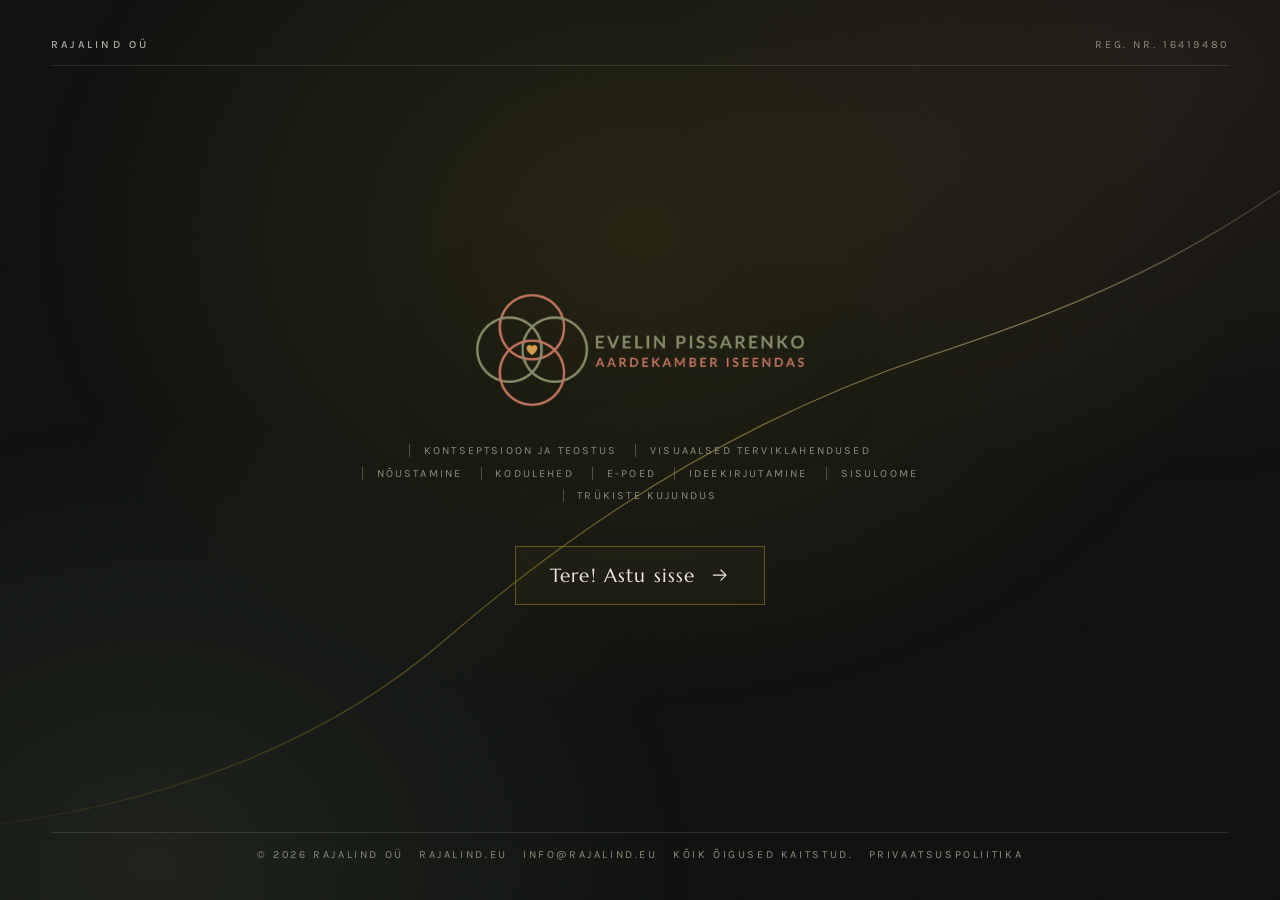
==== commit fbca5f83: "add startpage" ====
--- a/index.html
+++ b/index.html
@@ -3,471 +3,277 @@
 <head>
 <meta charset="utf-8">
 <meta name="viewport" content="width=device-width, initial-scale=1">
-<title>Evelin Pissarenko | Terviklik teraapia – terapeut, siseilma rännakute teekaaslane, nõustaja</title>
-<meta name="description" content="Autentne ja õnnelik Sina – avasta aardekamber iseendas! Holistiline regressiooniteraapia, siseilma rännakud ja nõustamine. Evelin Pissarenko, Tallinn.">
-<link rel="canonical" href="https://teraapia.rajalind.eu/">
+<meta name="description" content="Kontseptsioon ja teostus, visuaalsed terviklahendused, nõustamine, kodulehed, e-poed, ideekirjutamine, sisuloome, trükiste kujundus.">
+<meta name="keywords" content="rajalind, evelin, pissarenko, lätt, terviklik, sisuloome, kujundus, eneseareng, minateadvus, hing, vägi, teadvus, holistika, holistiline, regressiooniteraapia, terapeut">
+<link rel="canonical" href="https://rajalind.eu/">
 <meta name="robots" content="max-image-preview:large">
 <meta name="theme-color" content="#0F1210">
 <meta property="og:type" content="website">
-<meta property="og:site_name" content="Evelin Pissarenko | Terviklik teraapia">
+<meta property="og:site_name" content="Rajalind OÜ">
 <meta property="og:locale" content="et_EE">
-<meta property="og:title" content="Evelin Pissarenko | Terviklik teraapia – terapeut, siseilma rännakute teekaaslane, nõustaja">
-<meta property="og:description" content="Autentne ja õnnelik Sina – avasta aardekamber iseendas!">
-<meta property="og:url" content="https://teraapia.rajalind.eu/">
-<meta property="og:image" content="https://teraapia.rajalind.eu/wp-content/uploads/2024/09/ep.eu_.preview.png">
+<meta property="og:title" content="Rajalind OÜ">
+<meta property="og:description" content="Kontseptsioon ja teostus, visuaalsed terviklahendused, nõustamine, kodulehed, e-poed, ideekirjutamine, sisuloome, trükiste kujundus.">
+<meta property="og:url" content="https://rajalind.eu/">
+<meta property="og:image" content="https://rajalind.eu/wp-content/uploads/EPlogo-02.26-w.png">
 <meta name="twitter:card" content="summary_large_image">
-<link rel="icon" type="image/webp" href="assets/icon.webp">
+<link rel="icon" type="image/webp" href="[data-uri]">
 <link rel="preconnect" href="https://fonts.googleapis.com">
 <link rel="preconnect" href="https://fonts.gstatic.com" crossorigin>
-<link href="https://fonts.googleapis.com/css2?family=Marcellus&family=Karla:ital,wght@0,400;0,500;0,600;1,400&display=swap" rel="stylesheet">
+<link href="https://fonts.googleapis.com/css2?family=Marcellus&family=Karla:wght@400;500&display=swap" rel="stylesheet">
 <script type="application/ld+json">
-{"@context":"https://schema.org","@type":"HealthAndBeautyBusiness","name":"Evelin Pissarenko – terviklik teraapia","url":"https://teraapia.rajalind.eu/","email":"teraapia@rajalind.eu","image":"https://teraapia.rajalind.eu/wp-content/uploads/2024/09/EP-09.24.jpg","description":"Holistiline regressiooniteraapia, siseilma rännakud ja nõustamine.","address":{"@type":"PostalAddress","streetAddress":"Endla 15, 4. korrus","addressLocality":"Tallinn","addressCountry":"EE"},"founder":{"@type":"Person","name":"Evelin Pissarenko","jobTitle":"Terapeut, nõustaja"},"parentOrganization":{"@type":"Organization","name":"Rajalind OÜ","identifier":"16419480","url":"https://rajalind.eu/"},"priceRange":"75–600 €"}
+{"@context":"https://schema.org","@type":"Organization","name":"Rajalind OÜ","url":"https://rajalind.eu/","email":"info@rajalind.eu","logo":"https://rajalind.eu/wp-content/uploads/EPlogo-02.26-w.png","identifier":"16419480","description":"Kontseptsioon ja teostus, visuaalsed terviklahendused, nõustamine, kodulehed, e-poed, ideekirjutamine, sisuloome, trükiste kujundus.","sameAs":["index-rajalind.html"]}
 </script>
-<link rel="stylesheet" href="styles.css">
+<style>
+  :root{
+    --ink:#0F1210;
+    --bone:#EFEAE0;
+    --olive:#878B6A;
+    --clay:#C0735F;
+    --gold:#C9A227;
+    --gold-hi:#FFE39D;
+    --muted:#8A8F79;
+    --hair:rgba(239,234,224,.13);
+    --step:clamp(1.25rem,4vw,2.75rem);
+    color-scheme:dark;
+  }
+  *,*::before,*::after{box-sizing:border-box;}
+  html,body{height:100%;}
+  body{
+    margin:0;
+    background:var(--ink);
+    color:var(--bone);
+    font-family:"Karla",system-ui,-apple-system,"Segoe UI",sans-serif;
+    -webkit-font-smoothing:antialiased;
+    text-rendering:optimizeLegibility;
+    overflow-x:hidden;
+  }
+
+  /* ---- atmosphere ------------------------------------------------ */
+  .sky,.grain{position:fixed;inset:0;pointer-events:none;}
+  .sky{
+    background:
+      radial-gradient(70vmax 55vmax at 50% 26%, rgba(201,162,39,.13), transparent 68%),
+      radial-gradient(60vmax 50vmax at 12% 96%, rgba(135,139,106,.13), transparent 70%),
+      radial-gradient(55vmax 45vmax at 92% 8%, rgba(192,115,95,.10), transparent 72%);
+  }
+  .grain{
+    opacity:.05;mix-blend-mode:overlay;
+    background-image:url("data:image/svg+xml,%3Csvg xmlns='http://www.w3.org/2000/svg' width='180' height='180'%3E%3Cfilter id='n'%3E%3CfeTurbulence type='fractalNoise' baseFrequency='.8' numOctaves='3'/%3E%3C/filter%3E%3Crect width='100%25' height='100%25' filter='url(%23n)'/%3E%3C/svg%3E");
+  }
+  .flight{position:fixed;inset:0;width:100%;height:100%;pointer-events:none;}
+
+  /* ---- shell ----------------------------------------------------- */
+  .page{
+    position:relative;
+    min-height:100svh;
+    display:grid;
+    grid-template-rows:auto 1fr auto;
+    gap:var(--step);
+    padding:clamp(1.1rem,3.4vw,2.4rem) clamp(1.1rem,5vw,3.2rem);
+  }
+  .micro{
+    font-size:clamp(.6rem,1.5vw,.68rem);
+    letter-spacing:.24em;
+    text-transform:uppercase;
+    color:var(--muted);
+  }
+
+  /* ---- horizon (header) ------------------------------------------ */
+  .horizon{
+    display:flex;justify-content:space-between;align-items:baseline;gap:1rem;
+    padding-bottom:.85rem;
+    border-bottom:1px solid var(--hair);
+  }
+  .horizon b{font-weight:500;color:rgba(239,234,224,.72);letter-spacing:.28em;}
+
+  /* ---- centre ---------------------------------------------------- */
+  .centre{
+    display:flex;flex-direction:column;align-items:center;justify-content:center;
+    text-align:center;gap:clamp(1.4rem,3.2vw,2.3rem);
+    padding:clamp(1rem,4vw,2rem) 0;
+  }
+  .logo{
+    width:clamp(190px,30vw,330px);height:auto;display:block;
+    filter:drop-shadow(0 18px 45px rgba(0,0,0,.55));
+  }
+  .sr-only{position:absolute;width:1px;height:1px;overflow:hidden;clip-path:inset(50%);white-space:nowrap;}
+
+  .equation{
+    margin:0;
+    font-family:"Marcellus",Georgia,serif;
+    font-weight:400;
+    font-size:clamp(1.75rem,5.6vw,3.5rem);
+    line-height:1.12;
+    letter-spacing:.005em;
+    color:var(--bone);
+  }
+  .equation i{
+    font-style:normal;
+    color:var(--gold);
+    font-size:.6em;
+    margin:0 .38em;
+    vertical-align:.12em;
+    opacity:.92;
+  }
+
+  .offer{
+    list-style:none;margin:0;padding:0;
+    max-width:36rem;
+    display:flex;flex-wrap:wrap;justify-content:center;
+    gap:.6rem 1.15rem;
+  }
+  .offer li{
+    display:flex;align-items:center;
+    padding-left:.85rem;
+    border-left:1px solid rgba(135,139,106,.5);
+  }
+  .offer span{
+    font-size:clamp(.6rem,1.5vw,.68rem);
+    letter-spacing:.2em;text-transform:uppercase;color:var(--muted);
+  }
+
+  /* ---- the door -------------------------------------------------- */
+  .door{
+    position:relative;
+    display:inline-flex;align-items:center;gap:.9rem;
+    margin-top:.4rem;
+    padding:1.05rem 2.1rem;
+    font-family:"Marcellus",Georgia,serif;
+    font-size:clamp(1rem,2.4vw,1.2rem);
+    letter-spacing:.06em;
+    color:var(--bone);
+    text-decoration:none;
+    border:1px solid rgba(201,162,39,.42);
+    background:rgba(201,162,39,.05);
+    overflow:hidden;
+    transition:border-color .45s ease,color .45s ease,transform .45s cubic-bezier(.2,.7,.3,1);
+  }
+  .door::before{
+    content:"";position:absolute;inset:0;
+    background:linear-gradient(100deg,transparent 8%,rgba(255,227,157,.16) 50%,transparent 92%);
+    transform:translateX(-102%);
+    transition:transform .8s cubic-bezier(.3,.8,.3,1);
+  }
+  .door svg{width:1.05em;height:1.05em;flex:none;transition:transform .45s cubic-bezier(.2,.7,.3,1);}
+  .door:hover,.door:focus-visible{border-color:var(--gold-hi);color:#fff;transform:translateY(-2px);}
+  .door:hover::before,.door:focus-visible::before{transform:translateX(102%);}
+  .door:hover svg,.door:focus-visible svg{transform:translateX(6px);}
+
+  /* ---- footer ---------------------------------------------------- */
+  .base{
+    display:flex;flex-wrap:wrap;justify-content:center;align-items:center;
+    gap:.3rem .95rem;
+    padding-top:.9rem;
+    border-top:1px solid var(--hair);
+    text-align:center;
+  }
+  .base a{color:var(--muted);text-decoration:none;border-bottom:1px solid transparent;transition:color .3s,border-color .3s;}
+  .base a:hover,.base a:focus-visible{color:var(--gold-hi);border-bottom-color:rgba(255,227,157,.5);}
+
+  a:focus-visible,.door:focus-visible{outline:2px solid var(--gold-hi);outline-offset:4px;}
+
+  /* ---- motion ---------------------------------------------------- */
+  .trail{
+    fill:none;stroke:url(#trailGrad);stroke-width:1.1;
+    stroke-dasharray:var(--len,3000);stroke-dashoffset:var(--len,3000);
+    animation:draw 3.4s cubic-bezier(.35,0,.15,1) .25s forwards;
+  }
+  .bird{
+    offset-path:path("M -60 742 C 170 726 322 660 430 566 C 548 464 690 372 858 316 C 1010 266 1128 214 1268 92");
+    offset-rotate:auto;offset-distance:0%;
+    animation:glide 3.4s cubic-bezier(.35,0,.15,1) .25s forwards;
+  }
+  .bird path{fill:none;stroke:var(--gold-hi);stroke-width:1.7;stroke-linecap:round;opacity:.85;}
+  @keyframes draw{to{stroke-dashoffset:0;}}
+  @keyframes glide{to{offset-distance:100%;}}
+
+  .rise{opacity:0;transform:translateY(14px);animation:rise .95s cubic-bezier(.2,.7,.25,1) forwards;}
+  .d1{animation-delay:.15s;} .d2{animation-delay:.34s;} .d3{animation-delay:.5s;}
+  .d4{animation-delay:.64s;} .d5{animation-delay:.8s;} .d6{animation-delay:.95s;}
+  @keyframes rise{to{opacity:1;transform:none;}}
+
+  @media (prefers-reduced-motion:reduce){
+    .rise{opacity:1;transform:none;animation:none;}
+    .trail{stroke-dashoffset:0;animation:none;}
+    .bird{offset-distance:100%;animation:none;}
+    .door,.door::before,.door svg{transition:none;}
+  }
+
+  @media (max-width:560px){
+    .offer{
+      display:grid;grid-template-columns:1fr 1fr;
+      gap:.7rem .9rem;max-width:23rem;
+    }
+    .offer li{align-items:flex-start;text-align:left;}
+    .equation i{margin:0 .3em;}
+    .door{width:100%;justify-content:center;padding:1.05rem 1.4rem;}
+    .base{gap:.25rem .7rem;}
+  }
+</style>
 </head>
-<body id="top">
+<body>
 
 <div class="sky" aria-hidden="true"></div>
+
+<svg class="flight" viewBox="0 0 1200 800" preserveAspectRatio="xMidYMid slice" aria-hidden="true" focusable="false">
+  <defs>
+    <linearGradient id="trailGrad" x1="0" y1="1" x2="1" y2="0">
+      <stop offset="0%" stop-color="#C9A227" stop-opacity="0"/>
+      <stop offset="28%" stop-color="#C9A227" stop-opacity=".38"/>
+      <stop offset="72%" stop-color="#FFE39D" stop-opacity=".46"/>
+      <stop offset="100%" stop-color="#FFE39D" stop-opacity="0"/>
+    </linearGradient>
+  </defs>
+  <path class="trail" d="M -60 742 C 170 726 322 660 430 566 C 548 464 690 372 858 316 C 1010 266 1128 214 1268 92"/>
+  <g class="bird"><path d="M -9 1 Q -4.5 -6 0 0 Q 4.5 -6 9 1"/></g>
+</svg>
+
 <div class="grain" aria-hidden="true"></div>
-<div class="progress" id="prog" aria-hidden="true"></div>
-
-<a class="skip" href="#sisu">Liigu sisu juurde</a>
-
-<header class="topbar" id="topbar">
-  <a class="brand" href="#top" aria-label="Evelin Pissarenko – avaleht">
-    <img src="assets/logo.webp" width="779" height="271" alt="Evelin Pissarenko – aardekamber iseendas">
-  </a>
-  <nav class="mainnav" aria-label="Peamenüü">
-    <a href="#evelinist">Minust</a>
-    <a href="#teraapiast">Teraapiast</a>
-    <a href="#tagasiside">Tagasiside</a>
-    <a href="#hinnakiri">Hinnakiri</a>
-    <a href="#blogi">Artiklid</a>
-  </nav>
-  <a class="btn btn--sm" href="#kontakt">Broneeri aeg</a>
-  <button class="menu-toggle" id="menuBtn" aria-expanded="false" aria-controls="drawer">
-    <svg viewBox="0 0 24 24" fill="none" stroke="currentColor" stroke-width="1.5" aria-hidden="true"><path d="M3 7h18M3 12h18M3 17h18"/></svg>
-    Menüü
-  </button>
-</header>
-
-<div class="drawer" id="drawer" role="dialog" aria-modal="true" aria-label="Menüü">
-  <button class="close" id="menuClose" aria-label="Sulge menüü">&times;</button>
-  <a href="#evelinist">Minust</a>
-  <a href="#teraapiast">Teraapiast</a>
-  <a href="#tagasiside">Tagasiside</a>
-  <a href="#hinnakiri">Hinnakiri</a>
-  <a href="#kontakt">Kontakt</a>
-  <a href="#blogi">Artiklid</a>
+
+<div class="page">
+
+  <header class="horizon micro rise d1">
+    <b>Rajalind OÜ</b>
+    <span>Reg. nr. 16419480</span>
+  </header>
+
+  <main class="centre">
+    <h1 class="sr-only">Rajalind OÜ</h1>
+
+    <img class="logo rise d2" src="[data-uri]" width="820" height="284" alt="Rajalind OÜ" fetchpriority="high">
+
+    <ul class="offer rise d4">
+      <li><span>Kontseptsioon ja teostus</span></li>
+      <li><span>Visuaalsed terviklahendused</span></li>
+      <li><span>Nõustamine</span></li>
+      <li><span>Kodulehed</span></li>
+      <li><span>E-poed</span></li>
+      <li><span>Ideekirjutamine</span></li>
+      <li><span>Sisuloome</span></li>
+      <li><span>Trükiste kujundus</span></li>
+    </ul>
+
+    <a class="door rise d5" href="index-rajalind.html">
+      Tere! Astu sisse
+      <svg viewBox="0 0 24 24" fill="none" stroke="currentColor" stroke-width="1.4" stroke-linecap="round" stroke-linejoin="round" aria-hidden="true"><path d="M4 12h15M13 6l6 6-6 6"/></svg>
+    </a>
+  </main>
+
+  <footer class="base micro rise d6">
+    <span>© 2026 Rajalind OÜ</span>
+    <span>rajalind.eu</span>
+    <a href="mailto:info@rajalind.eu">info@rajalind.eu</a>
+    <span>Kõik õigused kaitstud.</span>
+    <a href="https://teraapia.rajalind.eu/privaatsuspoliitika/">Privaatsuspoliitika</a>
+  </footer>
+
 </div>
 
-<nav class="spine" id="spine" aria-label="Lehe teekond">
-  <div class="rail"></div>
-  <div class="fill" id="spineFill"></div>
-  <svg class="bird" id="spineBird" viewBox="-10 -6 20 12" aria-hidden="true"><path d="M -8 2 Q -4 -5 0 0 Q 4 -5 8 2"/></svg>
-  <ul class="stops" id="stops">
-    <li><a href="#evelinist" data-target="evelinist"><span>Minust</span></a></li>
-    <li><a href="#teraapiast" data-target="teraapiast"><span>Teraapiast</span></a></li>
-    <li><a href="#tagasiside" data-target="tagasiside"><span>Tagasiside</span></a></li>
-    <li><a href="#hinnakiri" data-target="hinnakiri"><span>Hinnakiri</span></a></li>
-    <li><a href="#kontakt" data-target="kontakt"><span>Kontakt</span></a></li>
-    <li><a href="#blogi" data-target="blogi"><span>Artiklid</span></a></li>
-  </ul>
-</nav>
-
-<main id="sisu">
-
-<!-- ============ HERO ============ -->
-<section class="hero sec">
-  <div class="wrap hero-grid">
-    <div class="rv">
-      <p class="eyebrow">Terviklik teraapia</p>
-      <h1>Autentne ja väärtuslik Sina</h1>
-      <p class="sub">Evelin Pissarenko – terviklik teraapia</p>
-      <p class="lead"><strong>Kui tunned, et soovid teha oma elus, enesetundes ja eneseteostuses muutust või end paremini mõista ja päriselt armastada, siis olen Sinu jaoks olemas.</strong></p>
-      <p class="kicker" style="margin-top:1.8rem;">Minuga kohtumistel saad turvaliselt ja toetatuna:</p>
-      <ul class="doors">
-        <li>korrastada oma sisemaailma,</li>
-        <li>puhastada see üleliigsest,</li>
-        <li>tervendada oma traumasid,</li>
-        <li>taasluua kontakti oma keha ja tundeilmaga,</li>
-        <li>teadvustada ja muuta oma uskumusi,</li>
-        <li>üle vaadata oma suhted ja tööd-tegemised ning</li>
-        <li>leida üles oma anded, unistused, väe ja rõõmu.</li>
-      </ul>
-      <p class="lead" style="margin-top:1.6rem;"><strong>Protsess on praktiline, sügav ja terviklik.</strong></p>
-      <div class="btn-row">
-        <a class="btn" href="#kontakt">Broneeri aeg
-          <svg viewBox="0 0 24 24" fill="none" stroke="currentColor" stroke-width="1.4" stroke-linecap="round" stroke-linejoin="round" aria-hidden="true"><path d="M4 12h15M13 6l6 6-6 6"/></svg>
-        </a>
-        <a class="btn btn--ghost" href="#teraapiast">Teraapiast</a>
-      </div>
-    </div>
-    <figure class="portal rv d2" style="margin:0;">
-      <img src="assets/hero.webp" width="600" height="600" alt="Evelin Pissarenko" fetchpriority="high">
-    </figure>
-  </div>
-</section>
-
-<!-- ============ QUOTE ============ -->
-<section class="band sec--tint">
-  <div class="wrap rv">
-    <blockquote>
-      <span class="mark" aria-hidden="true"></span>
-      <p class="et">„Sa ei saa inimesele midagi õpetada, saad ainult aidata tal selle enda seest leida.”
-        <span class="en">“You cannot teach a man anything; you can only help him find it within himself.”</span>
-      </p>
-      <cite>Galileo Galilei</cite>
-    </blockquote>
-  </div>
-</section>
-
-<!-- ============ EVELINIST ============ -->
-<section class="sec" id="evelinist">
-  <div class="wrap">
-    <div class="bio-grid">
-      <figure class="bio-figure rv" style="margin:0;">
-        <img src="assets/portrait.webp" width="760" height="760" alt="Evelin Pissarenko" loading="lazy">
-        <p class="sig">Evelin</p>
-      </figure>
-
-      <div class="rv d1">
-        <p class="eyebrow">Evelinist</p>
-        <h2>Terapeut, siseilma rännakute teekaaslane, nõustaja</h2>
-
-        <div class="prose" style="margin-top:1.8rem;">
-          <p>45+ aastat elukogemust. Alates 4. eluaastast ärganud teadlik kohalolu, mis avaneb jätkuvalt. Olen läbinud värvikaid, rikkalikke, dramaatilisi, „nagu filmis”, depressiivseid, valusaid, segaseid, avardavaid, selgeid ja müstilisi tasandeid ning alati kaasa kogunud universaalseid teadmisi, eluhäkke ja praktikaid, mis toimivad ja tähendavad päriselt. Aina sagedamini soovitavad mu sõbrad ja tuttavad, et kirjutaksin raamatuid ja jagaksin oma maailma, sest <strong>kogemus + teadlikkus</strong> annab sügavaid taipamisi ja universaalseid tõdesid.</p>
-
-          <p>Olen kogu oma elu tundnud sügavat huvi inimese olemuse, sisemaailma, teadvuse, väe, suhete dünaamika, elu piirialade ja enesearenguvõimaluste vastu. Tegeledes järjepidevalt ja sügavalt iseenda siseilma uurimisega ning vaadelnud uudishimu ja analüütilise meele ning tunnetusliku südamega inimesi ja ühiskonda, olen avastanud ja avardunud rohkem, kui olen eales osanud tahta. <strong>Julgustan ka Sind ennast avastama. Tulemus on kuhjaga väärt.</strong> Hea kontakt iseendaga on heaolu ja eneseteostuse alus.</p>
-
-          <p>Toetun terapeudina paljus just holistilise regressiooniteraapia meetodile ja <em>coaching</em>u praktikatele, samuti oma rikkalikele ja mitmekülgsetele kogemustele elupraktikuna. Teraapia on üks sügavuti minev võimalus ennast täies hiilguses tundma õppida. <strong>Läbi selle protsessi olemise ja elamise kvaliteet reaalselt muutub.</strong></p>
-
-          <p>Sa saad tõesti ise oma enesetunnet ja elu luua ning muuta mõlemat aina enam selliseks nagu soovid. Kui oled otsustanud seda teha, siis olen hea meelega Sinu teekaaslaseks.</p>
-        </div>
-
-        <div class="panel">
-          <h4>Veidi infot minu kohta</h4>
-          <div class="prose">
-            <p><strong>Olen läbinud <a href="https://holistika.ee">Holistika Instituudis</a> kaheastmelise koolituse „Holistiline treening ja regressiooniteraapia” (2019–2024, kokku 4,5 aastat). Koolitus kuulub Ülemaailmse Regressiooniteraapia Assotsiatsiooni (<a href="https://earthassociation.org/recognized-training-programs-trainers/"><em>EARTh Association</em></a>) poolt tunnustatud koolitusprogrammide hulka. Kliendipraktikumi olen teinud üle kolme aasta. Tagasisidet minu klientidelt loe palun <a href="#tagasiside">siit</a>. Olen Holistilise Regressiooniteraapia Seltsi <a href="https://holistikud.ee">HORETES</a> liige.</strong></p>
-            <p>Minu terapeudiõppe kursuse juhendaja oli <strong>Katariina Liisa Martens</strong>, osalenud olen ka Holistika Instituudi asutaja, juhataja ja õppekavade autori <strong>Marina Paula Eberthi</strong> loengutes ning praktikumides. Holistilise treeningu juhendaja oli <strong>Tiina Pedak.</strong></p>
-          </div>
-        </div>
-
-        <div class="prose">
-          <p>Olen läbi aastakümnete tegelenud enese koolitamisega, uudishimu ja avastamisrõõm ning teooria ja praktika ühendamine on mulle loomuomased. Armastan raamatuid lugeda ja õpitut olemasolevate teadmiste ning oskustega sünteesida ning praktikas kasutusele võtta. Sellele on lisandunud erinevad koolitused, seminarid, töötoad ja veebisarjad.</p>
-          <p><strong>Minu olulised inspireerijad ja mõjutajad</strong> on lisaks eelpool nimetatutele näiteks (pingerida on keeruline koostada, nimed on meenumise järjekorras):</p>
-        </div>
-        <ul class="chips">
-          <li>Tommy Hellsten</li><li>Roberto Assagioli</li><li>Carl Gustav Jung</li><li>Kathleen Taylor</li>
-          <li>Lynne McTaggart</li><li>Bruce H. Lipton</li><li>Vadim Zeland</li><li>Carol Pearson</li>
-          <li>Eckhart Tolle</li><li>Deepak Chopra</li><li>Debbie Shappiro</li><li>Gabor Mate</li>
-          <li>Lise Bourbeau</li><li>Teal Swan</li><li>Robert Lanza</li><li>Ralph Metzner</li>
-          <li>Robert Greene</li><li>Clarissa Pinkola Estes</li><li>Jiddu Krishnamurti</li><li>Jonice Webb</li>
-          <li>Christina Lopes</li><li>Melanie Tonia Evans</li><li>Mooji</li><li>Ram Dass</li>
-          <li>Rupert Spira</li><li>Kurt Johnson</li><li>Vishen Lakhiani</li><li>Anna Brown</li>
-          <li>Sergey Lazarev</li>
-        </ul>
-        <div class="prose">
-          <p>… siinkohal lõpetan loetelu, aga ka Lewis Carrolli Alice’i lood ja Mihhail Bulgakovi „Meister ja Margarita”. Eestlastest on põnevalt minu teekonda saatnud Katrin Saali Sauli, Toomas Pauli, Alar Tammingu, Ainar Leppiku ja Eva Lepiku mõttekäigud ning õpetused.</p>
-          <p><strong>Eraldi tahan esile tuua</strong> neid eredalt säravaid, sügavaid ja inspireerivaid inimesi, kellega mul on olnud au ja õnn elus kohtuda ning kes on mind sügavalt puudutanud, uusi uksi avanud ja üldse eeskujuks ning katalüsaatoriks olnud. Aitäh!</p>
-          <p><strong>Tegutsen eelnevale lisaks</strong> <a href="https://holistika.ee/author/evelin-pissarenko/">Holistika Instituudis turundusjuhina.</a> Need kaks valdkonda – turundus ja kommunikatsioon ning inimese olemus ja eneseareng – on minu kirg ja huvi. Imeline ja samas loomulik, et läbi holistikamaailma need nii erinevad ja ometi nii lähedalt seotud valdkonnad minus tervikuks kokku said. Tasakaal sise- ja välismaailma vahel.</p>
-          <p>Turunduse ja kommunikatsiooni valdkonnas olen tegutsenud üle 20 aasta, peamiselt kultuuri ja enesearengu suundades. Olen olnud ka trükimeedia väljaandja ning toimetaja, omavalitsuse avalike suhete spetsialist ja ligikaudu tuhatkonna kontserdi kaaskorraldaja Tartus, Tallinnas, Narvas ja mujal Eestis. Elu on võimaldanud tegeleda veel paljude teiste teemadega, sh. muusikaõpingud ja laste õpetamine, hooldusõendus lastehaiglas, graafiline disain ja trükiste kujundused, mööbli restaureerimine, fotograafia jpm.</p>
-          <p>Mul on kaks poega ja mu lemmik roll on olla nende ema.</p>
-        </div>
-      </div>
-    </div>
-
-    <div class="rv" style="margin-top:clamp(3rem,7vw,5rem);">
-      <p class="kicker">Teemad, mida olen oma elus käsitlenud</p>
-      <p class="prose"><strong>Kui soovid minust rohkem teada, siis siin on loetelu spetsiifilisematest teemadest, mida olen kogenud, läbinud ja isikliku elu kontekstis põhjalikumalt käsitlenud:</strong></p>
-      <ul class="topics">
-        <li>„ema haav”, sealhulgas täiuslikkuse taotlus, et nö teenida välja oma ema (ja üldse teiste inimeste) armastust ning aktsepteerimist;</li>
-        <li>isata kasvamine ja sellega seotud kompensatoorsed ellujäämisstrateegiad;</li>
-        <li>korduva füüsilise vägivalla pealtnägemisega seotud traumad (koduvägivald lapsepõlves);</li>
-        <li>läbipõlemine – tasakaaluta elukorraldus, lõputu pingutus;</li>
-        <li>hüljatuse, reetmise ja eraldatuse kogemine ning sellest õppimine;</li>
-        <li>ülitundlikkus, empaatilisus, „delta-radar”;</li>
-        <li>isiklike piiride tundmaõppimise ja seadmise teemad;</li>
-        <li>ärevushäired, varjatud depressioon, psühhosomaatilised kaebused;</li>
-        <li>enese tahaplaanile seadmine teiste hüvanguks ja enda väärtuste ning piisavuse avastamine – <strong>teekond enesearmastusse</strong>;</li>
-        <li>kaassõltuvus ja sellest tervenemine;</li>
-        <li>pikaaegse nartsissistliku väärkohtlemise kogemus – sellest väljaastumine ning tervenemine;</li>
-        <li>kogu ehitatu kaotus nii töös kui eraelus ja uue elu nullist loomine;</li>
-        <li>mees- ja naisenergia sisemine harmoniseerimine; naiselikkus ja seksuaalsus, sellega seotud uskumused ja blokeeringud;</li>
-        <li>oma mitmekülgsete annete avastamine ning nende enda ja teiste hüvanguks kasutama õppimine;</li>
-        <li>paarikümneaastane sisukas abielu ja seejärel üksikema staatus – hirmude ja väljakutsete seljatamine ning oma tegeliku väe leidmine;</li>
-        <li>enda isikliku hingetee otsingud, palju praktikaid ja enesearengu teemalisi ettevõtmisi;</li>
-        <li>süütunde ja hirmude tagamaade avamine ja rahusse jõudmine;</li>
-        <li>vaimne ärkamine koos „hinge pimeda öö” ja sügava varjutööga;</li>
-        <li>surmahirm või eluhirm, elu usaldama õppimine;</li>
-        <li>„kaksikleegi” kogemus, oma hinge terviklikkusesse naasmine;</li>
-        <li>spontaanne Kundalini ärkamine;</li>
-        <li>teadvuse avardumine, vaimsed tippkogemused, universaalsed teadmised;</li>
-        <li>südame koherentsuses elamine;</li>
-        <li><strong>inimeseksolemise kogemuse vastuvõtmine kogu autentsuses.</strong></li>
-      </ul>
-    </div>
-
-    <div class="rv" style="margin-top:clamp(3rem,7vw,5rem);">
-      <p class="kicker">Küsimused, millega olen silmitsi seisnud</p>
-      <p class="prose"><strong>Elukogemused on sundinud endalt küsima ja vastused leidma:</strong></p>
-      <ol class="asks">
-        <li>Millised on tegelikud prioriteedid, et elu oleks jätkusuutlik ja elamisväärne?</li>
-        <li>Miks „võimalikult tubli, hea ja ennastohverdav” olemine ei hoia lähisuhetes probleeme ära?</li>
-        <li>Kas ma võin olla sisemiselt õnnelik ka siis, kui teised mu ümber on rahulolematud?</li>
-        <li>Kui palju ja kas üldse pean ma teiste täiskasvanute tunnete, tujude ja vajaduste eest vastutama?</li>
-        <li>Kuidas teha tööalaselt julgeid kannapöördeid ja leida oma <em>ikigai</em>?</li>
-        <li>Kas ma olen „imelik”, et kogen ülemeelelisi kogemusi? Mida ma nende kogemustega peale hakkan?</li>
-        <li>Kas ma pean end alla suruma ja teistele sobivaks kohandama, et mitte olla üksi või hukkamõistetud?</li>
-        <li>Mis juhtub, kui ma julgen end iseendana väljendada ja teostada?</li>
-        <li>Miks mind ei armastata sellisena nagu ma olen? Kas ei armastata?</li>
-        <li>Kes ma tegelikult olen?</li>
-        <li>Mida mina tegelikult tahan?</li>
-        <li>Kes ütleb, kuidas ma pean elama?</li>
-        <li>Mis on minu elu eesmärk ja kuidas seda teostada?</li>
-      </ol>
-      <p class="punch">Mida Sina endalt küsid?</p>
-    </div>
-  </div>
-</section>
-
-<!-- ============ TERAAPIAST ============ -->
-<section class="sec sec--tint" id="teraapiast">
-  <div class="wrap">
-    <div class="rv">
-      <p class="eyebrow">Teraapiast</p>
-      <h2>Terviklik teraapia</h2>
-      <p class="statement" style="margin-top:1.6rem;">Sa oled üleni oluline!</p>
-      <div class="prose">
-        <p><strong>Tervikliku teraapia protsessi on kaasatud sinu keha, meel (mõtted ja tunded), hing ja vaim, sinu mälestused, unistused, uskumused ja kogu su elukogemus, samuti sinu peremustrid ja suguvõsa energeetiline pärand.</strong></p>
-        <p>Muutunud teadvuseseisundis rännakud koos teekaaslasest terapeudiga võimaldavad uurida oma sisemaailma ja leida üles oma probleemide juurpõhjused ning töötada need olukorrad turvaliselt ja kindlalt läbi. Nii vabastatakse minevikus blokeerunud tunde- ja mõttemustreid ning traumasid, jõudes iseendale lähemale ja suuremasse heaolutundesse. Läbi sisemaailma saab avaneda ka unistuste tulevik, sest sügav kontakt iseenda erinevate tasanditega annab selgust, väge ja klaari visiooni, kuidas oma elu ehitada iseendaga kooskõlas ning jõuda eneseteostuseni. Suurim võit on aga taasühenduse loomine olevikuga, sest just ja ainult läbi praeguse hetke saab kogeda ja luua.</p>
-      </div>
-    </div>
-
-    <div class="rv" style="margin-top:clamp(2.4rem,5vw,3.6rem);">
-      <p class="kicker">Kuidas TERAAPIA toimib ja toimub?</p>
-      <div class="prose">
-        <p><strong>Holistilise regressiooniteraapia (HRT) protsessi on kaasatud inimene tervikuna</strong> koos oma vajadustega nii füüsilisel, psüühilisel kui hingetasandil, sest holistilised rännakud alateadvusesse võimaldavad töötada nii keha, meele, hinge kui vaimuga. <strong>Esimesed seansid viiakse läbi teraapiatsüklina,</strong> mida nimetatakse holistiliseks nelikuks. See on intensiivne, efektiivne ja sügav protsess, kus töötatakse inimese alateadvusest ja kehamälust kerkiva materjaliga. Seansid koosnevad reeglina vestlusest ja rännakust. Vahel lisandub ka mõni täiendav teraapiatehnika.</p>
-        <p><strong>Holistilistel rännakutel</strong> (lühidalt muutunud teadvuseseisundis lõõgastunult pikutamine) uurivad kliendid oma sisemaailma ja leiavad üles oma probleemide põhjused ning töötavad läbi olukorrad, kust need alguse on saanud. Nii vabastatakse minevikus kinnikiilunud tunde- ja mõttemustreid, inimesed jõuavad iseendale lähemale ja ka tervenevad.</p>
-        <p><strong>HRT eesmärk</strong> on toetada inimest jõudmaks optimaalse eluni, milles on heaolu, rahu- ja õnnetunne, aga ka jätkuv areng ja väljakutsed. Näiteks saab see teraapiameetod aidata leida enda enesekindlust ja tahet ning seada selgeid ja reaalseid eesmärke, liikudes eneseteostuse poole.</p>
-      </div>
-    </div>
-
-    <div class="two rv">
-      <div class="card card--clay">
-        <h4>HRT on abiks, kui …</h4>
-        <p class="dur" style="font-size:.72rem;letter-spacing:.16em;text-transform:uppercase;color:var(--muted);">… Sul on:</p>
-        <ul class="ticks">
-          <li>probleemid suhetes partneriga, vanematega, lastega, kolleegidega;</li>
-          <li>elurõõmu, eluisu puudumine, kriisiolukorrad elus, traumad, hirmud ja foobiad;</li>
-          <li>kehalised kaebused nagu näiteks seedehäired, peavalud, kroonilised valud või pinged kehas, põletikud, allergiad jne.</li>
-          <li>seksuaalsed probleemid nii meestel kui naistel, seksuaalse ahistamise kogemus;</li>
-          <li>sõltuvusprobleemid, näiteks sigaretid, ravimid, toit, töö, seks, uimastid jm.</li>
-        </ul>
-        <p class="note">(Allikas: holistika.ee)</p>
-      </div>
-      <div class="card card--olive">
-        <h4>HRT on kasulik, kui …</h4>
-        <p class="dur" style="font-size:.72rem;letter-spacing:.16em;text-transform:uppercase;color:var(--muted);">… oled enesearenduse ja vaimu äratamise teel ning kui tahad:</p>
-        <ul class="ticks">
-          <li>leida iseennast, oma elu mõtet või eesmärki;</li>
-          <li>tundma õppida oma potentsiaali, võimeid ja võimalusi;</li>
-          <li>luua paremat kontakti oma sisemise tarkusega, oma kõrgema Minaga;</li>
-          <li>parandada oma elukvaliteeti, kuigi saad oma elu ja tööga üldiselt hästi hakkama;</li>
-          <li>äratada endas erilisi võimeid ja ülitajusid.</li>
-        </ul>
-        <p class="note">(Allikas: holistika.ee)</p>
-      </div>
-    </div>
-
-    <p class="prose rv" style="margin-top:2rem;">Loe põhjalikumalt holistilise regressiooniteraapia kohta ka <a href="https://holistika.ee/teraapia/holistiline-regressiooniteraapia/">Holistika Instituudi kodulehelt.</a></p>
-
-    <div class="btn-row rv">
-      <a class="btn" href="#kontakt">Broneeri aeg
-        <svg viewBox="0 0 24 24" fill="none" stroke="currentColor" stroke-width="1.4" stroke-linecap="round" stroke-linejoin="round" aria-hidden="true"><path d="M4 12h15M13 6l6 6-6 6"/></svg>
-      </a>
-      <a class="btn btn--ghost" href="#tagasiside">Tagasiside</a>
-      <a class="btn btn--ghost" href="#hinnakiri">Hinnakiri</a>
-    </div>
-  </div>
-</section>
-
-<!-- ============ TAGASISIDE ============ -->
-<section class="sec" id="tagasiside">
-  <div class="wrap">
-    <div class="rv">
-      <p class="eyebrow">Tagasiside</p>
-      <h2>Märgusõnu ja mõtteid minu klientidelt</h2>
-      <p class="prose" style="margin-top:1.4rem;">Minu tegevust terapeudina on iseloomustatud nii:</p>
-      <ul class="chips chips--plain">
-        <li>selge eesmärgistatus</li><li>paindlik ja pädev protsessi juhtimine</li><li>meeldiv suhtlus</li>
-        <li>võime luua seoseid</li><li>usaldusväärsus</li><li>empaatilisus</li>
-        <li>intellektuaalsus</li><li>professionaalsus</li><li>reaalne abi</li>
-      </ul>
-    </div>
-
-    <div class="voices rv">
-      <blockquote class="voice"><p>Kõik oli oluline, sest iga etapp tõi välja uusi nüansse ja vaatenurki, mis on osa tervikust. Mind üllatas meetodi tõhusus!</p><footer>Klient, naine, 55</footer></blockquote>
-      <blockquote class="voice"><p>See kogemus oli võimas, ootused said 120% täidetud! Kõik seansid olid väga olulised. Iga seanss viis sammu edasi ja õpetas omamoodi.</p><footer>Klient, mees, 36</footer></blockquote>
-      <blockquote class="voice"><p>Mulle meeldis protsessi kulg, terapeudi toetus, kandev õhustik. Värskus, hea õhkkond. Sisutihe tegevus. Iga seanss oli sügav ja oluline. Sain kindlust elada enda elu iseendana.</p><footer>Klient, naine, 48</footer></blockquote>
-      <blockquote class="voice"><p>Terapeut oli tasemel, väga kompetentne ja laia kogemusepagasiga. Töö käigus avanesid peidetud mustrid. Kergem olek, mõtteselgus. Allasurutud viha ja alanduse tundest vabanemise kogemus. Paranenud enesehinnang. Turvalisem tunne vaadates tulevikku.</p><footer>Klient, mees, 55</footer></blockquote>
-      <blockquote class="voice"><p>Saavutasin tuntava kerguse ja stabiilsuse. Mul on hea olla. Elada on ikkagi mõtet, sest elu on tegelikult ilus!</p><footer>Klient, naine, 56</footer></blockquote>
-      <blockquote class="voice"><p>Kasvasid enesekindlus ja jõud liikuda oma südamesoovide suunas, et olla sisemises rahus.</p><footer>Klient, mees, 23</footer></blockquote>
-      <blockquote class="voice"><p>Ma hakkasin ennast nägema hoopis teise pilguga. Terapeut oskas mind suunata selliselt, et ma näeksin seoseid ja viiksin märgid kokku reaalsusega ja oma muredega. Ma leidsin oma rahu ja tasakaalu, mida ma ka otsima tulin.</p><footer>Klient, naine, 26</footer></blockquote>
-      <blockquote class="voice"><p>Väga meeldiv terapeut, kuulas mind ära ja sain kõigest avatult rääkida. Tekkis tunne, et olen õiges kohas, minust saadi aru ja tundsin ennast turvaliselt ning rahulikult. Sain mõtteid, kuidas ennast aidata ja selgust minus olevatele tunnetele.</p><footer>Klient, mees, 22</footer></blockquote>
-      <blockquote class="voice"><p>Teraapia ületas ootusi! Hea kontakt terapeudiga. Teraapia tõi hästi pildile sisemised mustrid, mis on takistuseks eesmärkide saavutamisel. Pinnale kerkisid allasurutud teemad minevikust, mida ei olnud varem teadvustanud. Paranes endast arusaamine. Uued teadmised ja uued abistavad meetodid.</p><footer>Klient, naine, 54</footer></blockquote>
-      <blockquote class="voice"><p>See teraapia on külluslik! Aitäh selle eest!</p><footer>Klient, naine, 48</footer></blockquote>
-      <blockquote class="voice"><p>Õppisin end paremini tundma. Üllatas, et minu sees on juba olemas kõik need omadused, mida ma olen alati endas näha tahtnud. Olulisim on minu suurenenud eneseusk. Tunnen, et saan nüüd hakkama paljude asjadega, millega enne ei saanud.</p><footer>Klient, naine, 28</footer></blockquote>
-    </div>
-
-    <div class="rv">
-      <p class="prose" style="margin-top:1rem;">Veel on mind terapeudina kirjeldatud järgmiselt:</p>
-      <ul class="chips">
-        <li>avatud</li><li>mõistev</li><li>toetav</li><li>soe</li><li>sõbralik</li><li>siiras</li><li>hooliv</li>
-        <li>arvestav</li><li>tähelepanelik</li><li>selgelt väljenduv</li><li>kindlakäeline</li>
-        <li>hea tunnetusega</li><li>inspireeriv</li><li>vabadust andev</li>
-      </ul>
-    </div>
-  </div>
-</section>
-
-<!-- ============ HINNAKIRI ============ -->
-<section class="sec sec--tint" id="hinnakiri">
-  <div class="wrap">
-    <div class="rv">
-      <p class="eyebrow">Hinnakiri</p>
-      <h2>Seansid</h2>
-      <p class="lead" style="margin-top:1rem;">Teraapia, siseilma rännakud, nõustamine</p>
-    </div>
-
-    <div class="prices">
-      <article class="price price--hero rv">
-        <div>
-          <h4>Holistiline nelik</h4>
-          <p style="margin-top:.6rem;">Kokku ~ 12 tundi teraapiat ehk neli 2,5- kuni 3-tunnist holistilise regressiooniteraapia seanssi. Tsükkel on sügava ja kiire muutuse soovijale hea valik. Sobib hästi ka esmakordselt teraapiasse tulijale.</p>
-        </div>
-        <p class="amount">600 €*<small>1 seanss = 150 €</small></p>
-      </article>
-
-      <article class="price rv d1">
-        <h4>Üksikseanss</h4>
-        <p>Pikk teraapiaseanss, mis sobib eriti hästi peale holistilise neliku läbimist. Samuti sobib ühe konkreetse teemaga süvakuti minemiseks.</p>
-        <p class="dur">Kestvus: kuni 2,5 – 3 tundi</p>
-        <p class="amount">150 €</p>
-      </article>
-
-      <article class="price rv d2">
-        <h4>Lühiseanss</h4>
-        <p>Holistilise regressiooniteraapia lühiseanss, siseilma rännak või teraapiline vestlus/nõustamine. Sobib enesehoolitsuseks ja edasiste teraapia teemade väljaselgitamiseks.</p>
-        <p class="dur">Kestvus: 1—1,5 tundi</p>
-        <p class="amount">100 €</p>
-      </article>
-
-      <article class="price rv d3">
-        <h4>Teraapiline vestlus, nõustamine</h4>
-        <p>Enesearenguvestlus või heaolunõustamine veebi vahendusel või telefonitsi. Sobib ka reflektsiooniks ja integratsiooni jälgimiseks peale holistilist nelikut või üksikseanssi.</p>
-        <p class="dur">Kestvus: 1h</p>
-        <p class="amount">75 €</p>
-      </article>
-    </div>
-
-    <div class="fineprint rv">
-      <p>* Holistilise neliku eest saab tasuda ka osade kaupa.</p>
-      <p><em>NB! Kui Sa ei tule broneeritud seansile kohale ning ei teata mitteilmumisest vähemalt 24 tundi enne seansi algust ette, on tasu ärajäänud seansi eest 50% seansi hinnast. Aitäh mõistva suhtumise eest.</em></p>
-    </div>
-  </div>
-</section>
-
-<!-- ============ KONTAKT ============ -->
-<section class="sec" id="kontakt">
-  <div class="wrap">
-    <div class="rv">
-      <p class="eyebrow">Võta julgelt ühendust!</p>
-      <h2>Broneeri aeg</h2>
-      <div class="status">
-        <span class="dot" aria-hidden="true"></span>
-        <p>Hetkel vabu aegu ei ole. Järgmised ajad avanevad alates 1. märtsist 2026.</p>
-      </div>
-      <div class="info">
-        <div>
-          <h4>E-post</h4>
-          <p class="big"><a href="mailto:teraapia@rajalind.eu">teraapia@rajalind.eu</a></p>
-        </div>
-        <div>
-          <h4>Seansid</h4>
-          <p>Eelneval kokkuleppel.<br>Tavapäraselt on 3-tunnised seansid algusega kell 10.00, 14.00 ja 18.00.</p>
-        </div>
-        <div>
-          <h4>Asukoht</h4>
-          <p>Tallinn, Endla 15, 4. korrus<br>Holistika Instituut<br>
-            <a href="https://maps.app.goo.gl/2zh1ALSTBmETVgGg9">Vaata kaardil</a></p>
-        </div>
-      </div>
-      <div class="btn-row">
-        <a class="btn" href="mailto:teraapia@rajalind.eu">Võta minuga julgelt ühendust!
-          <svg viewBox="0 0 24 24" fill="none" stroke="currentColor" stroke-width="1.4" stroke-linecap="round" stroke-linejoin="round" aria-hidden="true"><path d="M4 12h15M13 6l6 6-6 6"/></svg>
-        </a>
-      </div>
-    </div>
-  </div>
-</section>
-
-<!-- ============ BLOGI ============ -->
-<section class="sec sec--tint" id="blogi">
-  <div class="wrap">
-    <div class="rv">
-      <p class="eyebrow">Inspiratsioon</p>
-      <h2>Toetavat lugemist</h2>
-    </div>
-    <div class="posts">
-      <a class="post rv" href="miks-terviklik-vaade-iseendale-muudab-elu-lihtsamaks/">
-        <span class="thumb"><img src="assets/tervik-thumb.webp" width="448" height="560" alt="Miks terviklik vaade iseendale muudab elu lihtsamaks?" loading="lazy"></span>
-        <p class="date">7. jaanuar 2026</p><h3>Miks terviklik vaade iseendale muudab elu lihtsamaks?</h3>
-        <p>Holistiline maailmavaade ja inimese kogemus tervikuna. Kas oled…</p>
-        <span class="more">Loe edasi →</span>
-      </a>
-      <a class="post rv d1" href="arevus-kui-teejuht-tagasi-iseenda-juurde/">
-        <span class="thumb"><img src="assets/arevus-1-thumb.webp" width="448" height="560" alt="Ärevus kui teejuht tagasi iseenda juurde" loading="lazy"></span>
-        <p class="date">15. oktoober 2025</p><h3>Ärevus kui teejuht tagasi iseenda juurde</h3>
-        <p>„Sa ei saa peatada laineid, kuid saad õppida surfama.“ Jon Kabat-Zinn. Mõnikord hakkab süda kloppima ilma nähtava põhjuseta…</p>
-        <span class="more">Loe edasi →</span>
-      </a>
-      <a class="post rv d2" href="kas-terapeut-on-eriline-inimene/">
-        <span class="thumb"><img src="assets/woman-image-by-pexels-from-pixabay_1280-thumb.webp" width="560" height="374" alt="Kas terapeut on eriline inimene?" loading="lazy"></span>
-        <p class="date">30. detsember 2024</p><h3>Kas terapeut on eriline inimene?</h3>
-        <p>Terapeut on elus märkimisväärselt palju kogenud, sealhulgas nii valu, väljakutseid ja läbikukkumisi kui ka edu, rõõmu ja…</p>
-        <span class="more">Loe edasi →</span>
-      </a>
-    </div>
-    <div class="btn-row rv"><a class="btn btn--ghost" href="artiklid/">Kõik artiklid (9)</a></div>
-  </div>
-</section>
-
-<!-- ============ QUOTE ============ -->
-<section class="band">
-  <div class="wrap rv">
-    <blockquote>
-      <span class="mark" aria-hidden="true"></span>
-      <p class="et">„Elu toimub praegu. Kunagi pole olnud midagi, mis poleks toimunud olevikus. Ega tule ka.”
-        <span class="en">“Life is now. There was never a time when your life was not now, nor will there ever be.”</span>
-      </p>
-      <cite>Eckhart Tolle</cite>
-    </blockquote>
-  </div>
-</section>
-
-</main>
-
-<footer class="foot">
-  <div class="wrap foot-in">
-    <span>© 2026 Rajalind OÜ</span>
-    <span>Reg. nr. 16419480</span>
-    <a href="https://evelinpissarenko.eu">evelinpissarenko.eu</a>
-    <span>Kõik õigused kaitstud.</span>
-    <a href="privaatsuspoliitika/">Privaatsuspoliitika</a>
-  </div>
-</footer>
-
-<script src="site.js"></script>
+<script>
+  (function () {
+    var t = document.querySelector('.trail');
+    if (t) t.style.setProperty('--len', Math.ceil(t.getTotalLength()));
+  })();
+</script>
 </body>
 </html>
